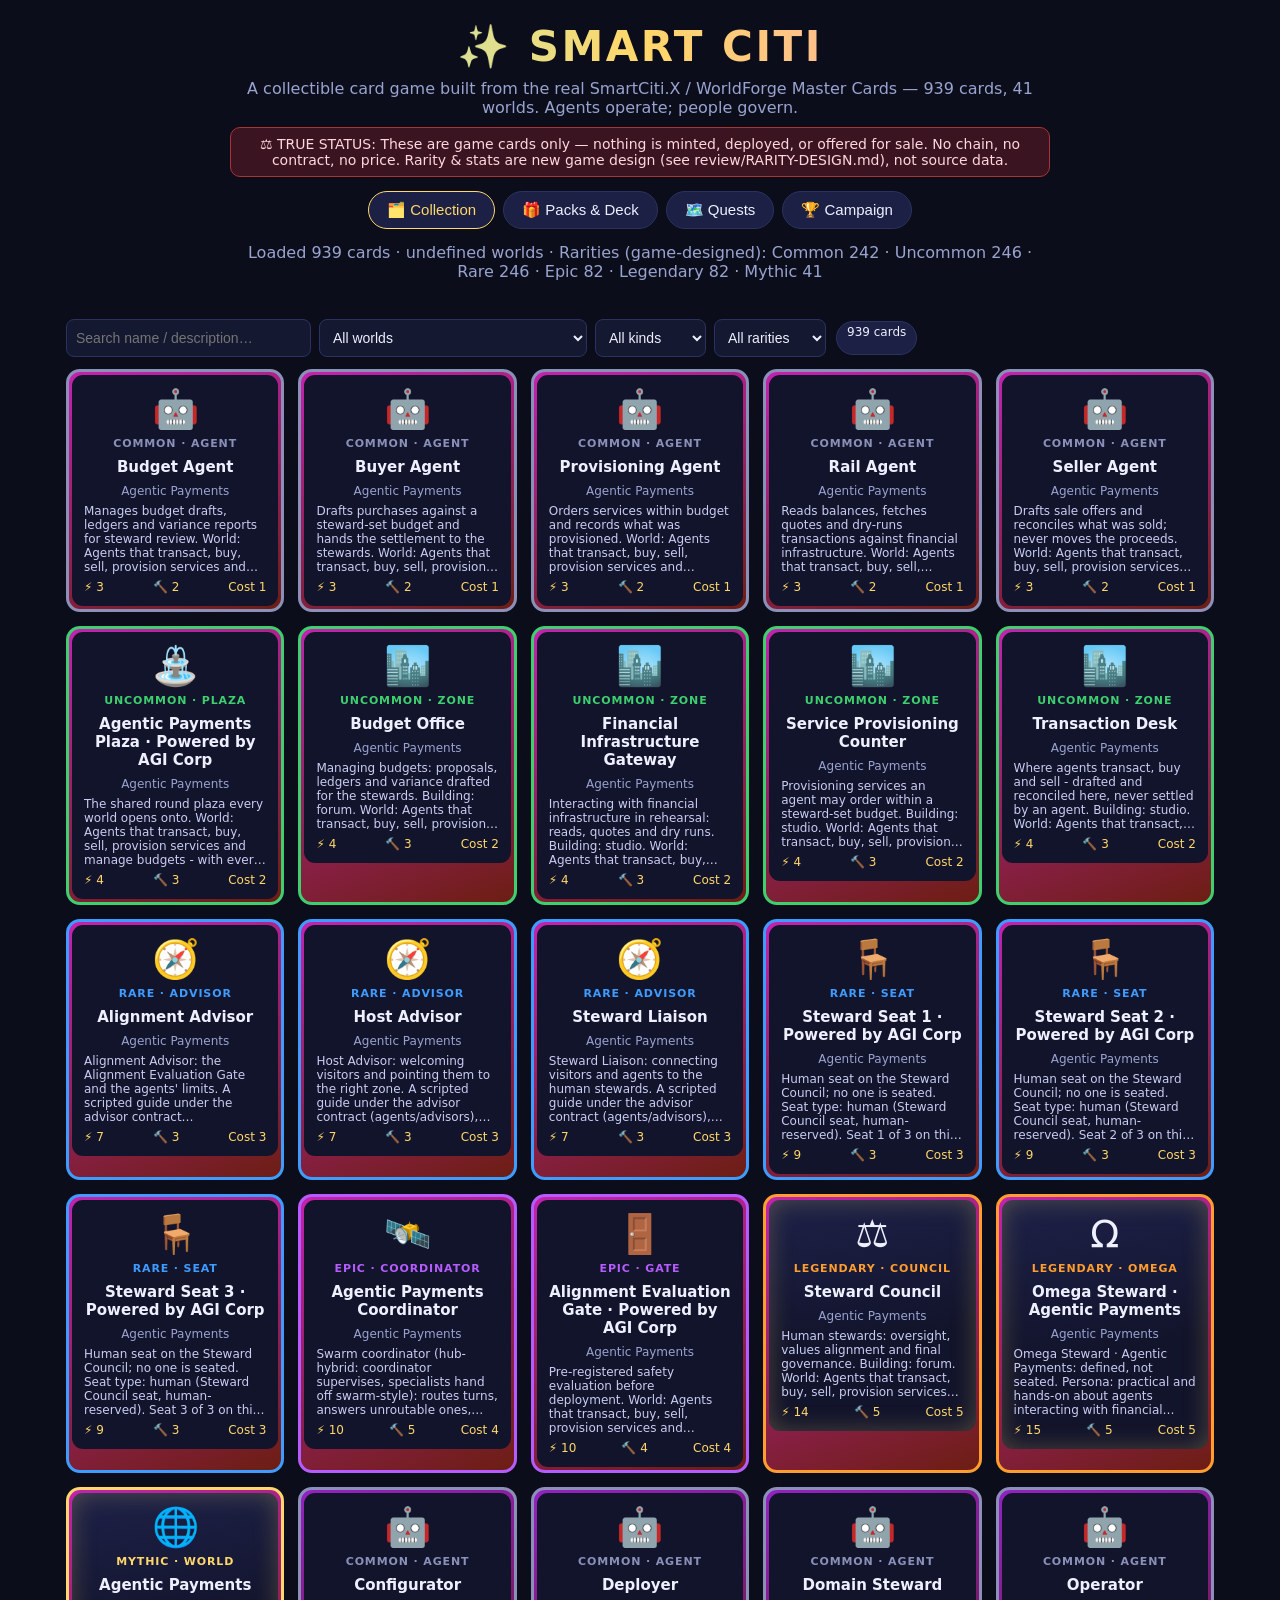
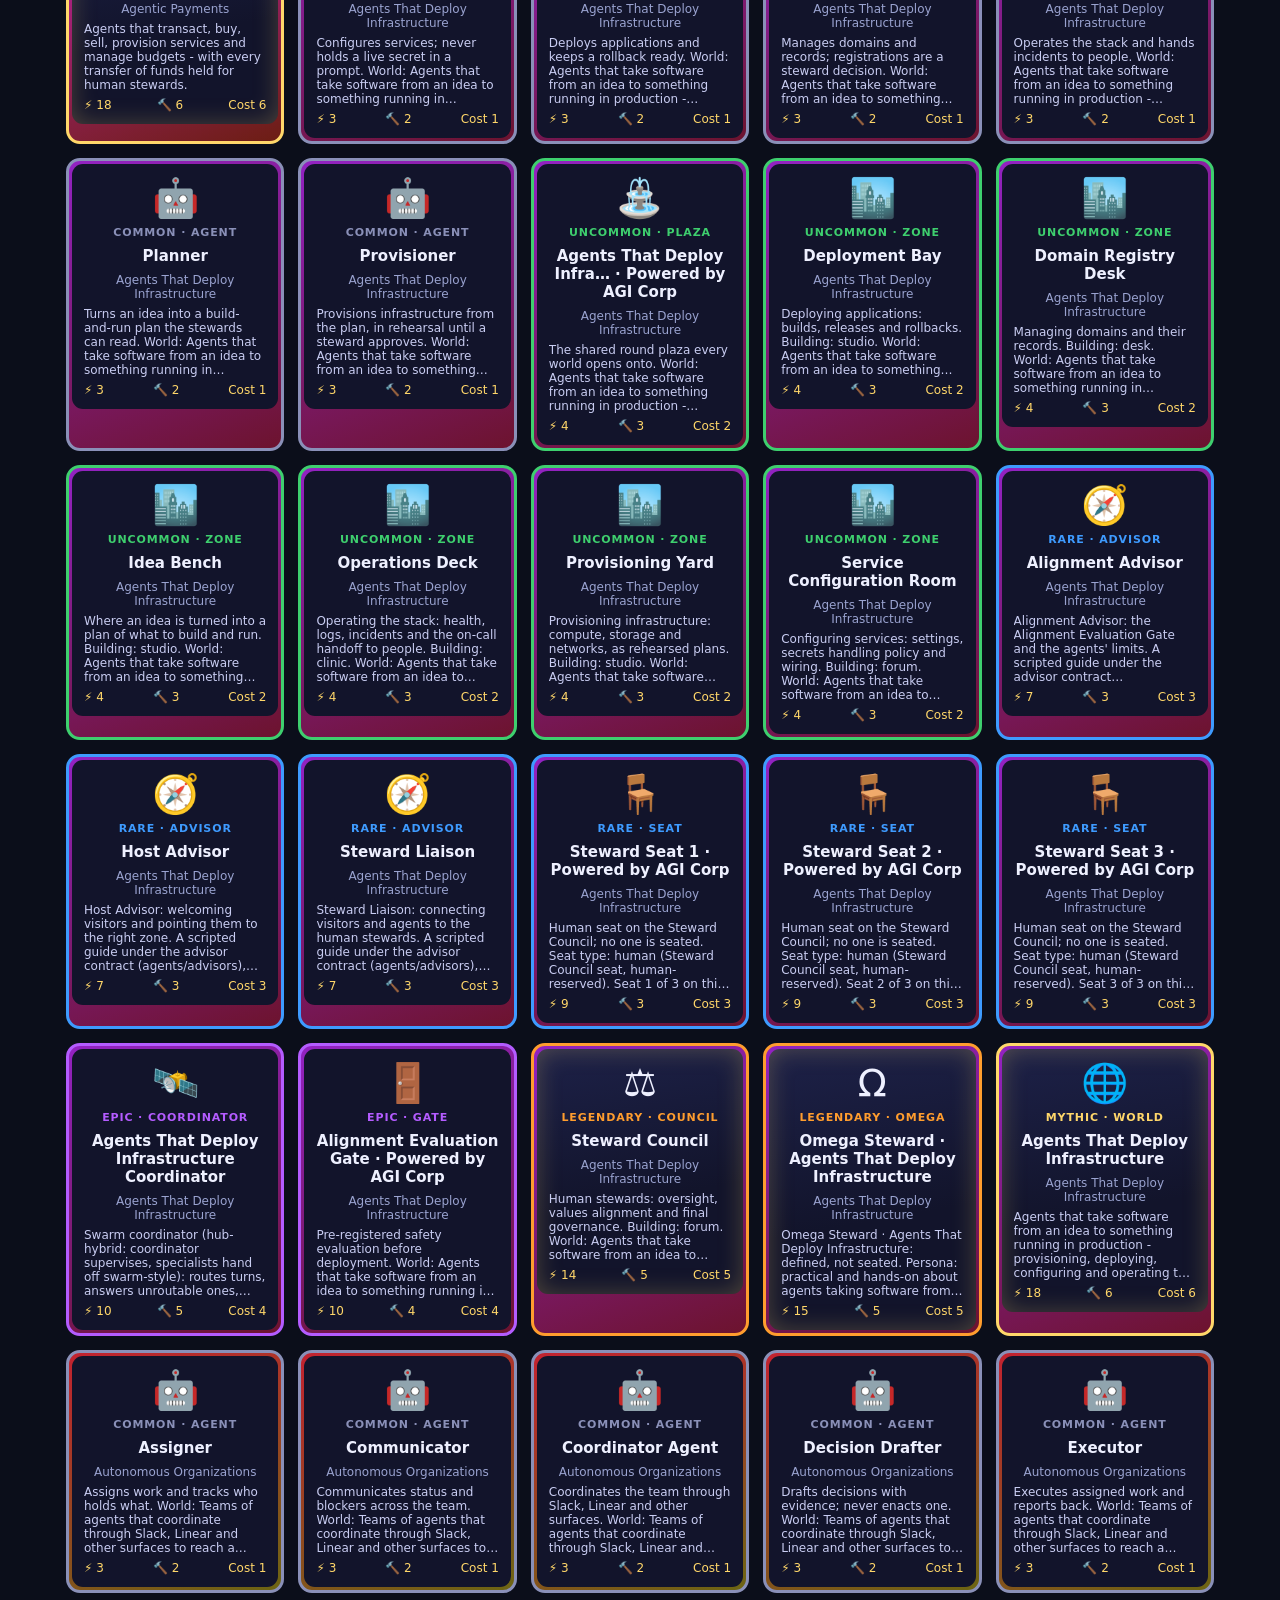
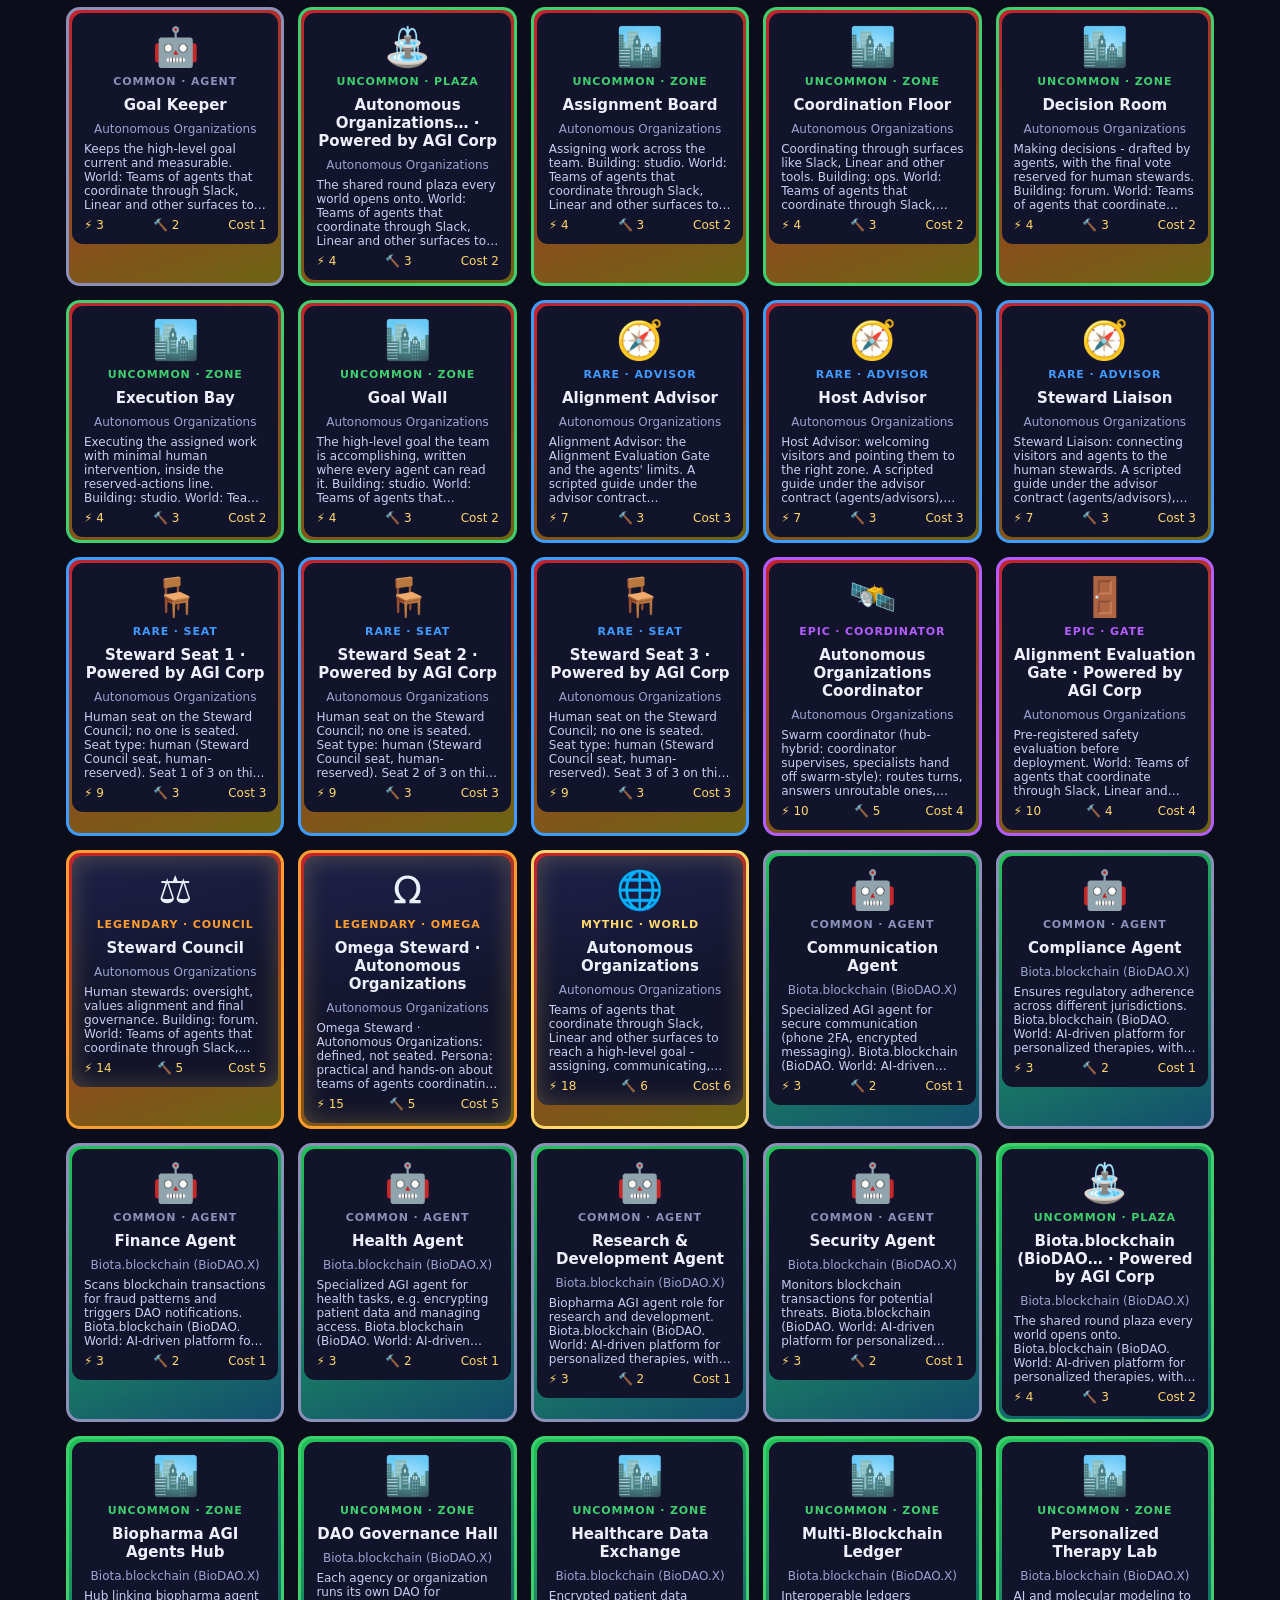
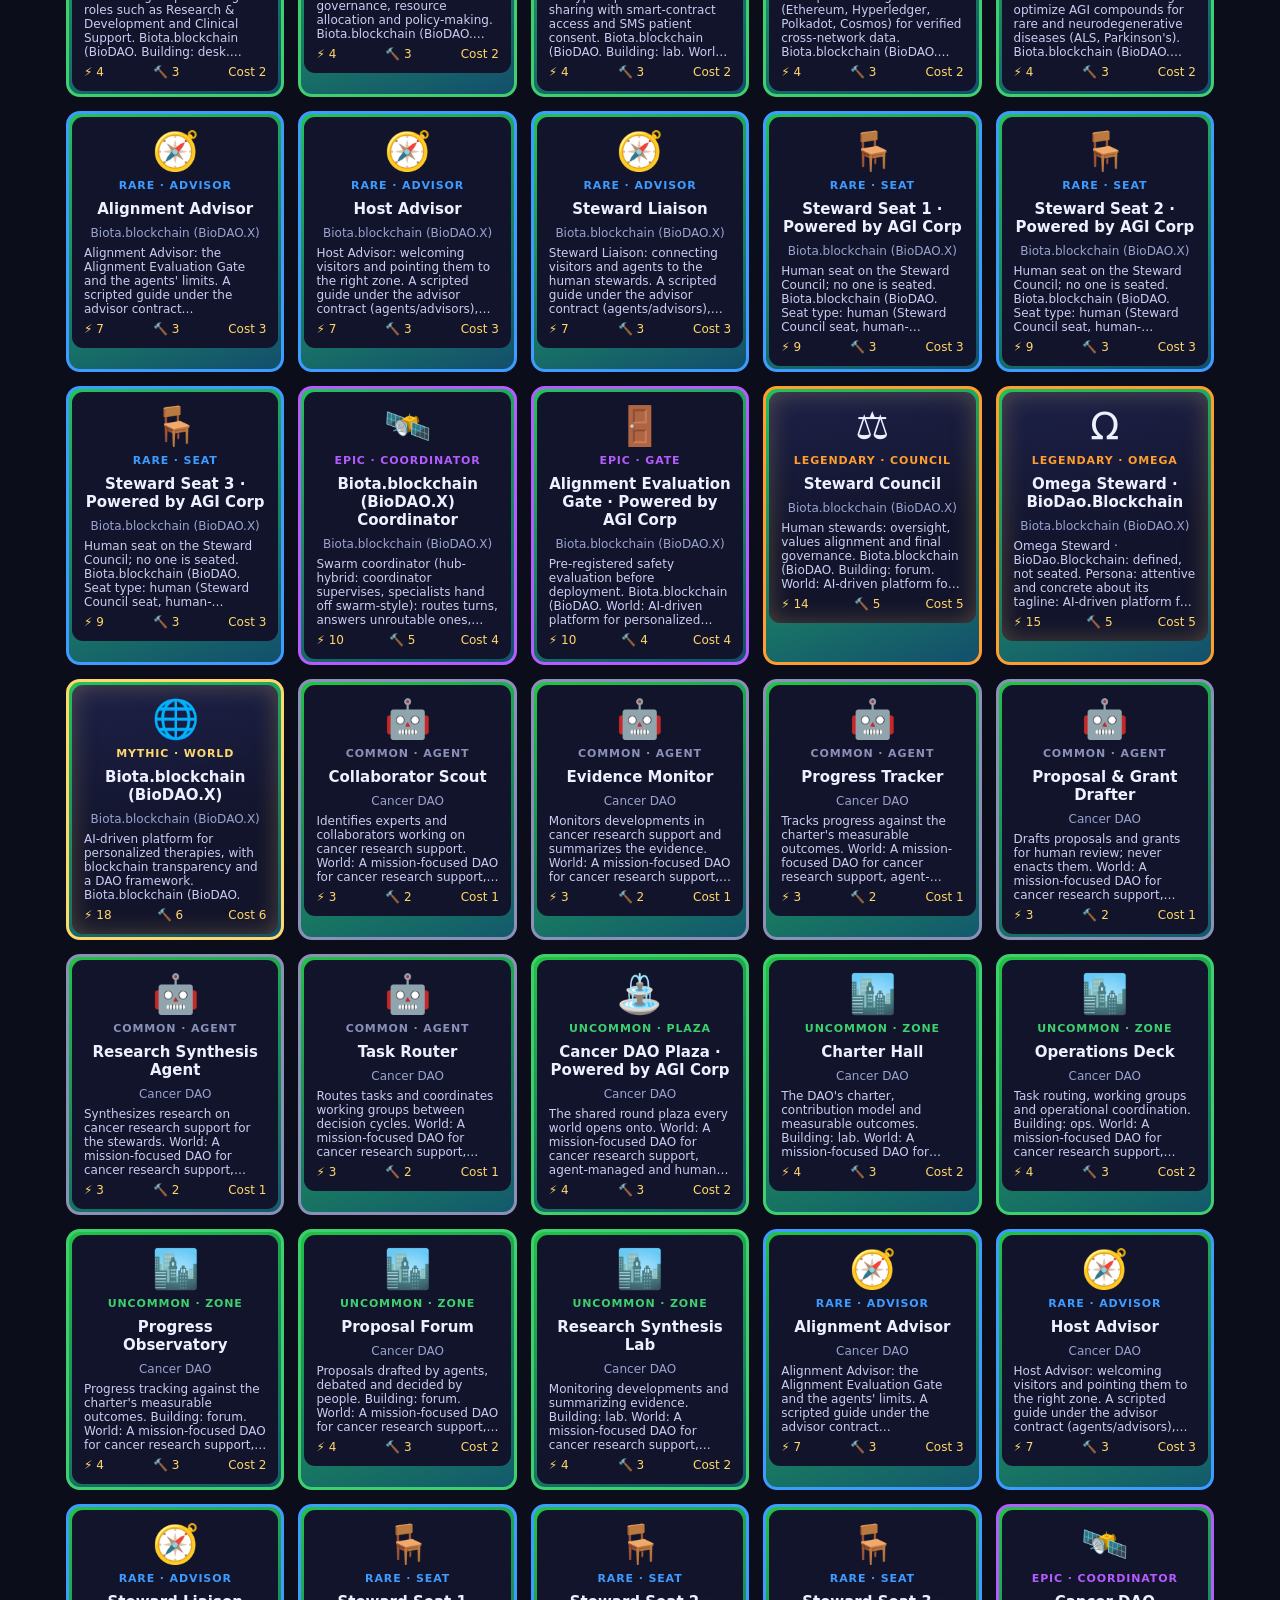
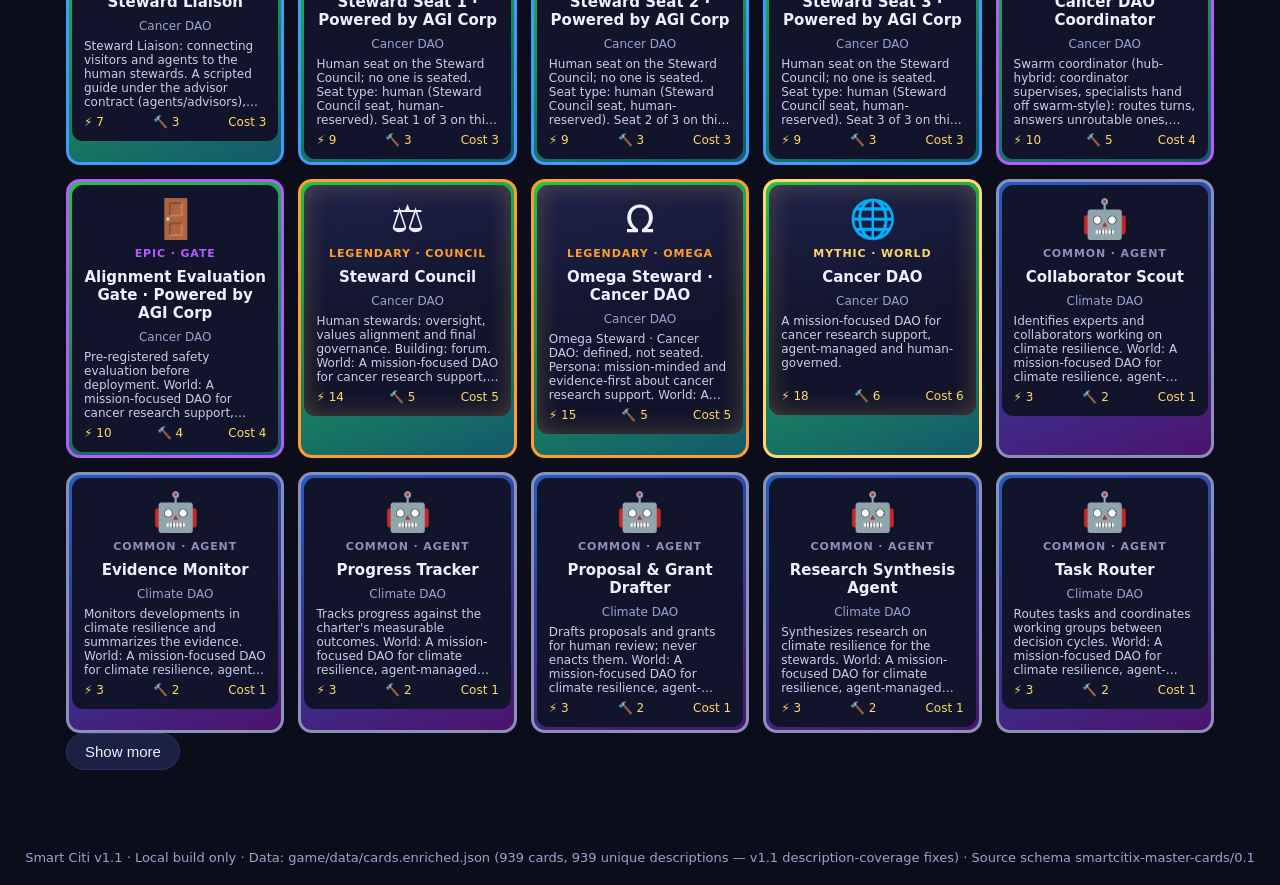
==== game/index.html @ 65a1aa8e "Site upgrade 2026-11: hero + Smart Citi game live at /game/" ====
<!DOCTYPE html>
<html lang="en"><head><meta charset="utf-8"><meta name="viewport" content="width=device-width,initial-scale=1">
<title>Smart Citi — The Master Card Game</title>
<meta name="description" content="The Smart Citi game: 939 Master Cards across 41 worlds. Play the card quest built from the WorldForge worlds. The game is not minted and not for sale.">
<style>
:root{--bg:#0b0e1a;--panel:#141830;--panel2:#1b2044;--ink:#eef0ff;--muted:#9aa3d0;--gold:#ffd76a;--line:#2c3260}
*{box-sizing:border-box}body{margin:0;background:radial-gradient(1000px 600px at 50% -10%,#232a5e,var(--bg));color:var(--ink);font-family:system-ui,Segoe UI,Roboto,sans-serif}
header{padding:22px 18px 8px;text-align:center}h1{margin:0;font-size:42px;letter-spacing:.06em;background:linear-gradient(90deg,#7df9ff,#ffd76a,#ff8ad8);-webkit-background-clip:text;background-clip:text;color:transparent}
.sub{color:var(--muted);max-width:820px;margin:8px auto}
.statusline{background:#3a1420;border:1px solid #a33;color:#ffd7de;border-radius:10px;padding:8px 14px;max-width:820px;margin:10px auto;font-size:14px}
nav{display:flex;gap:8px;justify-content:center;flex-wrap:wrap;margin:14px}
nav button,.btn{background:var(--panel2);color:var(--ink);border:1px solid var(--line);border-radius:999px;padding:9px 18px;cursor:pointer;font-size:15px}
nav button.on,.btn:hover{border-color:var(--gold);color:var(--gold)}
main{max-width:1180px;margin:0 auto;padding:10px 16px 60px}
.controls{display:flex;gap:8px;flex-wrap:wrap;margin:12px 0}
.controls input,.controls select{background:var(--panel);color:var(--ink);border:1px solid var(--line);border-radius:8px;padding:9px;font-size:14px}
.grid{display:grid;grid-template-columns:repeat(auto-fill,minmax(190px,1fr));gap:14px}
.card{border-radius:14px;padding:3px;cursor:pointer;position:relative;background:linear-gradient(160deg,hsl(var(--h),70%,45%),hsl(calc(var(--h) + 60),70%,25%))}
.card .in{background:#12142b;border-radius:11px;padding:12px;min-height:230px;display:flex;flex-direction:column;gap:6px}
.card .ic{font-size:38px;text-align:center}.card h4{margin:2px 0;font-size:15px;text-align:center}
.card .meta{text-align:center;color:var(--muted);font-size:12px}.card .desc{font-size:12px;color:#c9cdf2;display:-webkit-box;-webkit-line-clamp:5;-webkit-box-orient:vertical;overflow:hidden}
.card .stats{margin-top:auto;display:flex;justify-content:space-between;font-size:12px;color:var(--gold)}
.r-Common{--rf:#8a90b8}.r-Uncommon{--rf:#3ecf6e}.r-Rare{--rf:#3e9bff}.r-Epic{--rf:#b45cff}.r-Legendary{--rf:#ff9d2e}.r-Mythic{--rf:#ffd76a}
.card{border:3px solid var(--rf,#888)}
.card[data-r="Legendary"] .in,.card[data-r="Mythic"] .in{background:linear-gradient(170deg,#1d2148,#12142b 60%);box-shadow:inset 0 0 24px rgba(255,215,106,.25)}
.rbadge{align-self:center;font-size:11px;font-weight:700;letter-spacing:.08em;color:var(--rf);text-transform:uppercase}
.panel{background:var(--panel);border:1px solid var(--line);border-radius:14px;padding:18px;margin:14px 0}
.modal{position:fixed;inset:0;background:rgba(3,4,12,.8);display:none;align-items:center;justify-content:center;z-index:9}
.modal.open{display:flex}.modal .box{background:var(--panel2);max-width:560px;width:92%;max-height:88vh;overflow:auto;border-radius:16px;padding:22px}
.kv{font-size:13px;color:var(--muted);word-break:break-word}.big{font-size:15px;line-height:1.5}
.hand{display:flex;gap:10px;flex-wrap:wrap}.hand .card{width:170px}
.log{background:#0a0c1c;border:1px solid var(--line);border-radius:10px;padding:12px;min-height:90px;font-size:14px;white-space:pre-wrap}
.pill{display:inline-block;background:var(--panel2);border:1px solid var(--line);border-radius:999px;padding:3px 10px;margin:2px;font-size:12px}
.win{color:#3ecf6e;font-weight:700}.lose{color:#ff6b81;font-weight:700}
.ladder{display:grid;grid-template-columns:repeat(auto-fill,minmax(200px,1fr));gap:10px}
footer{text-align:center;color:var(--muted);padding:20px;font-size:13px}
</style></head><body>
<header><h1>✨ SMART CITI</h1>
<p class="sub">A collectible card game built from the real SmartCiti.X / WorldForge Master Cards — 939 cards, 41 worlds. Agents operate; people govern.</p>
<div class="statusline">⚖️ TRUE STATUS: These are game cards only — nothing is minted, deployed, or offered for sale. No chain, no contract, no price. Rarity &amp; stats are new game design (see review/RARITY-DESIGN.md), not source data.</div>
<nav>
<button data-v="collection" class="on">🗂️ Collection</button>
<button data-v="packs">🎁 Packs &amp; Deck</button>
<button data-v="quest">🗺️ Quests</button>
<button data-v="campaign">🏆 Campaign</button>
</nav><div id="counts" class="sub"></div></header>
<main>
<section id="v-collection">
<div class="controls"><input id="q" placeholder="Search name / description…" size="26">
<select id="fWorld"><option value="">All worlds</option></select>
<select id="fKind"><option value="">All kinds</option></select>
<select id="fRarity"><option value="">All rarities</option></select>
<span id="shown" class="pill"></span></div>
<div class="grid" id="grid"></div>
<button class="btn" id="more">Show more</button></section>

<section id="v-packs" hidden><div class="panel">
<h2>🎁 Packs &amp; Starter Deck</h2>
<p>First visit grants a free <b>Starter Deck</b> (30 cards). Open packs (5 cards) any time — this is a local game, packs are free and unlimited. Your collection lives only in this browser (localStorage).</p>
<p>Owned: <b id="ownedCount">0</b> unique cards · Deck: <b id="deckCount">0</b>/20</p>
<button class="btn" id="openPack">Open a pack (5 cards)</button>
<button class="btn" id="autoDeck">Auto-build deck</button>
<button class="btn" id="clearDeck">Clear deck</button>
<div class="hand" id="packOut" style="margin-top:14px"></div>
<h3>Deck rules</h3><p class="kv">Exactly 20 cards · max 1 Mythic · max 3 Legendary · max 4 of any one kind · must include at least 1 Council and 2 Seat cards (you cannot enact a mission without a quorum). Click a card in the Collection to add/remove it from your deck.</p>
<div id="deckMsg" class="pill"></div><div class="hand" id="deckView"></div></div></section>

<section id="v-quest" hidden><div class="panel">
<h2>🗺️ District Quest — Build the Citi</h2>
<p>Pick a world. You are dealt that world's real cards. <b>Operate:</b> play 1 Zone + any 2 Agents/Advisors. <b>Govern:</b> then enact the mission by playing its Council card + at least <b>2 of its 3 Seat cards</b> (Steward Council 2-of-3 quorum — human-reserved actions can never be played by agents alone). Finish before turns run out. Score = total Power of cards played.</p>
<select id="qWorld"></select> <button class="btn" id="startQuest">Start quest</button>
<span class="pill" id="qInfo">No quest running</span>
<h3>Your hand — click to play</h3><div class="hand" id="qHand"></div>
<h3>Played</h3><div class="hand" id="qPlayed"></div>
<div class="log" id="qLog">The Holodeck is your home district. Choose a world to begin.</div>
</div></section>

<section id="v-campaign" hidden><div class="panel">
<h2>🏆 Campaign — SmartCiti.X Strands × Tiers</h2>
<p class="kv">Campaign scaffold from SmartCiti.X's learner structure (strands × tiers: Fundamentals → Applied → Mastery), with the Holodeck as home district. Win quests to climb: each tier you clear raises your rank; higher tiers give you fewer turns. Quest wins are saved locally.</p>
<div class="ladder" id="ladder"></div><p id="rankLine"></p></div></section>
</main>
<div class="modal" id="modal"><div class="box" id="modalBox"></div></div>
<footer>Smart Citi v1.1 · Local build only · Data: game/data/cards.enriched.json (939 cards, 939 unique descriptions — v1.1 description-coverage fixes) · Source schema smartcitix-master-cards/0.1</footer>
<script>
const $=s=>document.querySelector(s); let CARDS=[],byId={},shown=120;
const owned=new Set(JSON.parse(localStorage.getItem('sc-owned')||'[]'));
let deck=JSON.parse(localStorage.getItem('sc-deck')||'[]');
let wins=JSON.parse(localStorage.getItem('sc-wins')||'[]');
const save=()=>{localStorage.setItem('sc-owned',JSON.stringify([...owned]));localStorage.setItem('sc-deck',JSON.stringify(deck));localStorage.setItem('sc-wins',JSON.stringify(wins));};
const hue=s=>{let h=0;for(const c of s)h=(h*31+c.charCodeAt(0))%360;return h};
const esc=s=>String(s??'').replace(/[&<>"]/g,c=>({'&':'&amp;','<':'&lt;','>':'&gt;','"':'&quot;'}[c]));
function cardEl(c,onclick){const d=document.createElement('div');d.className='card r-'+c.rarity;d.dataset.r=c.rarity;d.style.setProperty('--h',hue(c.world));
d.innerHTML=`<div class="in"><div class="ic">${c.icon}</div><span class="rbadge">${c.rarity} · ${c.kind}</span><h4>${esc(c.name)}</h4><div class="meta">${esc(c.worldName)}</div><div class="desc">${esc(c.description)}</div><div class="stats"><span>⚡ ${c.stats.power}</span><span>🔨 ${c.stats.build}</span><span>Cost ${c.stats.cost}</span></div></div>`;
d.onclick=()=>onclick?onclick(c):detail(c);return d}
function detail(c){$('#modalBox').innerHTML=`<h3>${c.icon} ${esc(c.name)}</h3><p class="pill">${c.rarity} (game-designed) · ${c.kind} · ${esc(c.worldName)}</p>
<p class="big">${esc(c.description)}</p><p class="kv"><b>Source cardId:</b> ${esc(c.cardId)}<br><b>Parent:</b> ${esc(c.parentCardId)}<br><b>Owner:</b> ${esc(c.owner)} · ${esc(c.umbrella)}<br>
<b>Stats (game-designed):</b> Power ${c.stats.power} · Build ${c.stats.build} · Cost ${c.stats.cost}<br>
<b>Permissions:</b> ${Object.entries(c.permissions).map(([k,v])=>k+': '+(v||[]).join(', ')).join(' · ')}<br>
<b>Reserved for humans (Steward Council 2-of-3):</b> ${(c.reservedForHumans||[]).join(', ')}<br>
<b>Description built from source fields:</b> ${(c.descriptionSourceFields||[]).join(', ')}</p>
<button class="btn" onclick="toggleDeck('${c.cardId.replace(/'/g,"")}')">${deck.includes(c.cardId)?'Remove from deck':'Add to deck'}</button>
<button class="btn" onclick="document.querySelector('#modal').classList.remove('open')">Close</button>`;$('#modal').classList.add('open')}
window.toggleDeck=id=>{deck=deck.includes(id)?deck.filter(x=>x!==id):(validateAdd(id),deck);save();renderDeck();detail(byId[id])};
function validateAdd(id){const c=byId[id];const cnt=k=>deck.filter(x=>byId[x].kind===k).length;
if(deck.length>=20)return alert('Deck is full (20).');if(c.rarity==='Mythic'&&deck.some(x=>byId[x].rarity==='Mythic'))return alert('Max 1 Mythic per deck.');
if(c.rarity==='Legendary'&&deck.filter(x=>byId[x].rarity==='Legendary').length>=3)return alert('Max 3 Legendary per deck.');
if(cnt(c.kind)>=4)return alert('Max 4 of any one kind.');deck.push(id)}
function filtered(){const q=$('#q').value.toLowerCase(),w=$('#fWorld').value,k=$('#fKind').value,r=$('#fRarity').value;
return CARDS.filter(c=>(!w||c.world===w)&&(!k||c.kind===k)&&(!r||c.rarity===r)&&(!q||(c.name+' '+c.description+' '+c.cardId).toLowerCase().includes(q)))}
function renderGrid(){const f=filtered();$('#shown').textContent=f.length+' cards';const g=$('#grid');g.innerHTML='';
f.slice(0,shown).forEach(c=>g.appendChild(cardEl(c)));$('#more').style.display=f.length>shown?'':'none'}
function renderDeck(){$('#ownedCount').textContent=owned.size;$('#deckCount').textContent=deck.length;
const dv=$('#deckView');dv.innerHTML='';deck.forEach(id=>byId[id]&&dv.appendChild(cardEl(byId[id],c=>{deck=deck.filter(x=>x!==c.cardId);save();renderDeck()})));
const kinds=new Set(deck.map(id=>byId[id]?.kind));const ok=deck.length===20&&kinds.has('council')&&deck.filter(id=>byId[id]?.kind==='seat').length>=2;
$('#deckMsg').textContent=ok?'✅ Legal deck — ready for quests.':'Deck not legal yet: needs exactly 20 cards incl. ≥1 Council and ≥2 Seats.'}
let Q=null;
function startQuest(){const w=$('#qWorld').value,tier=Math.min(2,Math.floor(wins.length/3));
const pool=CARDS.filter(c=>c.world===w);Q={world:w,turns:10-tier*2,played:[],done:false};
Q.hand=[...pool.filter(c=>['zone'].includes(c.kind)).slice(0,2),...pool.filter(c=>['agent','advisor'].includes(c.kind)).slice(0,4),
...pool.filter(c=>c.kind==='council'),...pool.filter(c=>c.kind==='seat'),...pool.filter(c=>['plaza','coordinator','gate','omega'].includes(c.kind)).slice(0,3)];
Q.hand.forEach(c=>owned.add(c.cardId));save();renderQuest();
log(`Quest started in ${pool[0].worldName} (Tier ${['Fundamentals','Applied','Mastery'][tier]}). Turns: ${Q.turns}. Operate first: 1 Zone + 2 Agents/Advisors. Then Govern: Council + 2 Seats.`)}
function log(m){$('#qLog').textContent=m}
function renderQuest(){const h=$('#qHand');h.innerHTML='';(Q?.hand||[]).forEach(c=>h.appendChild(cardEl(c,playCard)));
const p=$('#qPlayed');p.innerHTML='';(Q?.played||[]).forEach(c=>p.appendChild(cardEl(c,()=>{})));
$('#qInfo').textContent=Q?`${Q.world} · Turns left: ${Q.turns} · Score: ${Q.played.reduce((a,c)=>a+c.stats.power,0)}`:'No quest running'}
function playCard(c){if(!Q||Q.done)return;if(Q.turns<=0)return endQuest(false);
Q.hand=Q.hand.filter(x=>x.cardId!==c.cardId);Q.played.push(c);Q.turns--;
const kinds=Q.played.map(x=>x.kind);const operated=kinds.includes('zone')&&kinds.filter(k=>['agent','advisor'].includes(k)).length>=2;
const seats=kinds.filter(k=>k==='seat').length;const governed=operated&&kinds.includes('council')&&seats>=2;
if(governed)return endQuest(true,`🏛️ QUORUM REACHED — Council + ${seats} Seats played. Mission enacted by the Steward Council (2-of-3). Agents operated; people governed.`);
if(Q.turns<=0)return endQuest(false);renderQuest();
log(`Played ${c.name} (${c.kind}). ${operated?'✅ Operated (Zone + 2 Agents/Advisors). Now Govern: play Council + 2 Seats.':'Operate: play 1 Zone + 2 Agents/Advisors.'} Turns left: ${Q.turns}`)}
function endQuest(won,msg){Q.done=true;const score=Q.played.reduce((a,c)=>a+c.stats.power,0);
if(won&&!wins.includes(Q.world)){wins.push(Q.world);save()}
renderQuest();log((won?'🎉 QUEST COMPLETE':'💀 QUEST FAILED — turns ran out before a quorum could enact the mission.')+` World: ${Q.world} · Final score: ${score}. `+(msg||''))}
function renderCampaign(){const tiers=['Fundamentals','Applied','Mastery'];$('#ladder').innerHTML=tiers.map((t,i)=>
`<div class="panel"><h4>Tier ${i+1} — ${t}</h4><p class="kv">${i===0?'Home district: the Holodeck. Win any 3 world quests to advance.':i===1?'Win 3 more world quests (8 turns each).':'Win 3 more world quests (6 turns each).'}</p></div>`).join('');
$('#rankLine').textContent=`Worlds completed: ${wins.length} — ${wins.join(', ')||'none yet'} · Rank: ${wins.length>=9?'Mastery Steward':wins.length>=6?'Applied Builder':wins.length>=3?'Fundamentals Builder':'Holodeck Recruit'}`}
async function init(){const res=await fetch('data/cards.enriched.json');const data=await res.json();CARDS=data.cards;CARDS.forEach(c=>byId[c.cardId]=c);
$('#counts').textContent=`Loaded ${CARDS.length} cards · ${new Set(CARDS.map(c=>c.world)).length} worlds · Rarities (game-designed): ${Object.entries(CARDS.reduce((a,c)=>(a[c.rarity]=(a[c.rarity]||0)+1,a),{})).map(([k,v])=>k+' '+v).join(' · ')}`;
[...new Set(CARDS.map(c=>c.world))].sort().forEach(w=>{$('#fWorld').innerHTML+=`<option value="${w}">${CARDS.find(c=>c.world===w).worldName}</option>`;$('#qWorld').innerHTML+=`<option value="${w}">${CARDS.find(c=>c.world===w).worldName}</option>`});
[...new Set(CARDS.map(c=>c.kind))].sort().forEach(k=>$('#fKind').innerHTML+=`<option>${k}</option>`);
[...new Set(CARDS.map(c=>c.rarity))].forEach(r=>$('#fRarity').innerHTML+=`<option>${r}</option>`);
if(!owned.size){const starter=[...CARDS.filter(c=>c.rarity==='Common').slice(0,12),...CARDS.filter(c=>c.rarity==='Uncommon').slice(0,8),...CARDS.filter(c=>c.rarity==='Rare').slice(0,6),...CARDS.filter(c=>['council','seat'].includes(c.kind)).slice(0,4)];
starter.forEach(c=>owned.add(c.cardId));save()}
renderGrid();renderDeck();renderCampaign()}
document.querySelectorAll('nav button').forEach(b=>b.onclick=()=>{document.querySelectorAll('nav button').forEach(x=>x.classList.remove('on'));b.classList.add('on');
document.querySelectorAll('main section').forEach(s=>s.hidden=true);$('#v-'+b.dataset.v).hidden=false;if(b.dataset.v==='campaign')renderCampaign();if(b.dataset.v==='packs')renderDeck()});
['q','fWorld','fKind','fRarity'].forEach(id=>$('#'+id).addEventListener('input',()=>{shown=120;renderGrid()}));
$('#more').onclick=()=>{shown+=240;renderGrid()};
$('#openPack').onclick=()=>{const out=$('#packOut');out.innerHTML='';for(let i=0;i<5;i++){const c=CARDS[Math.floor(Math.random()*CARDS.length)];owned.add(c.cardId);out.appendChild(cardEl(c))}save();renderDeck()};
$('#autoDeck').onclick=()=>{deck=[];const pick=(pred,n)=>{for(const c of CARDS){if(deck.length>=20||n<=0)break;if(pred(c)&&!deck.includes(c.cardId)){deck.push(c.cardId);n--}}};
pick(c=>c.kind==='council',1);pick(c=>c.kind==='seat',2);pick(c=>c.rarity==='Mythic',1);pick(c=>c.rarity==='Legendary',2);pick(()=>true,20);save();renderDeck()};
$('#clearDeck').onclick=()=>{deck=[];save();renderDeck()};
$('#startQuest').onclick=startQuest;$('#modal').onclick=e=>{if(e.target.id==='modal')e.target.classList.remove('open')};
init().catch(e=>{$('#counts').textContent='Failed to load cards.enriched.json: '+e.message});
</script></body></html>
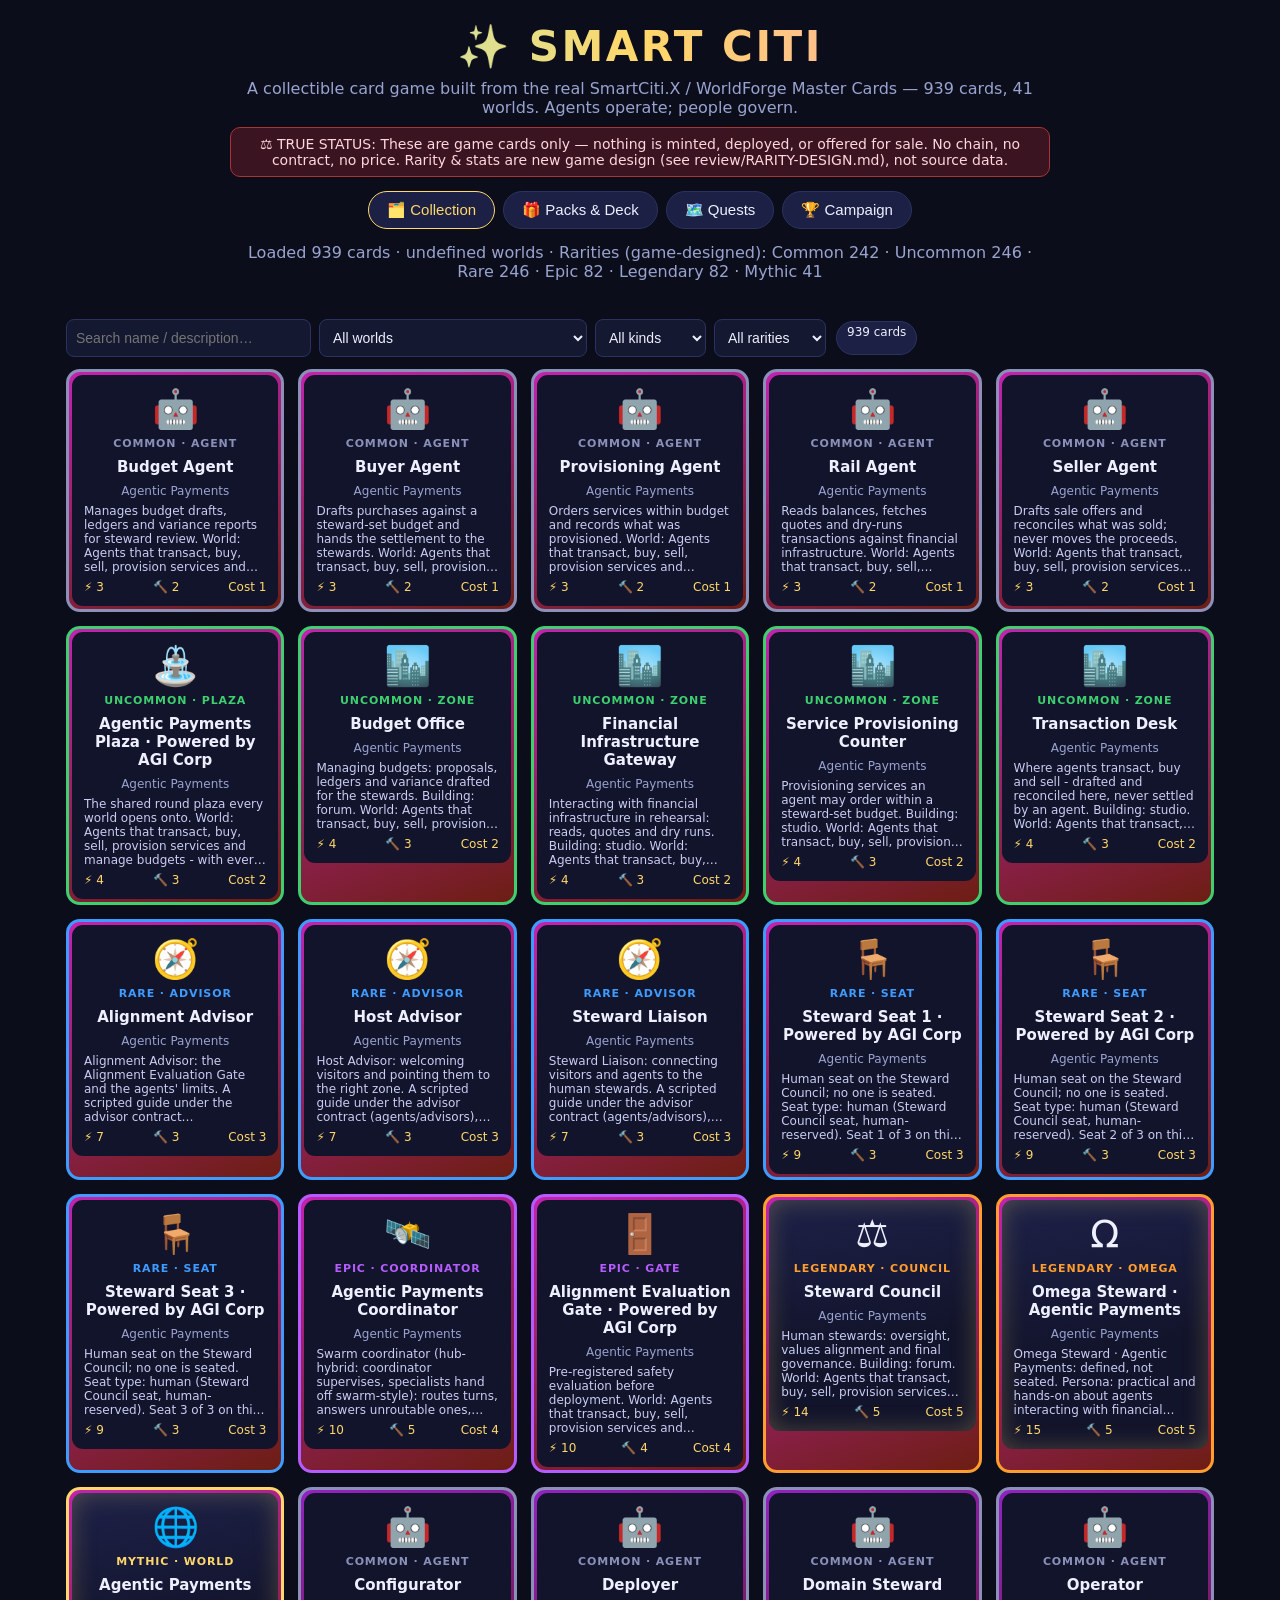
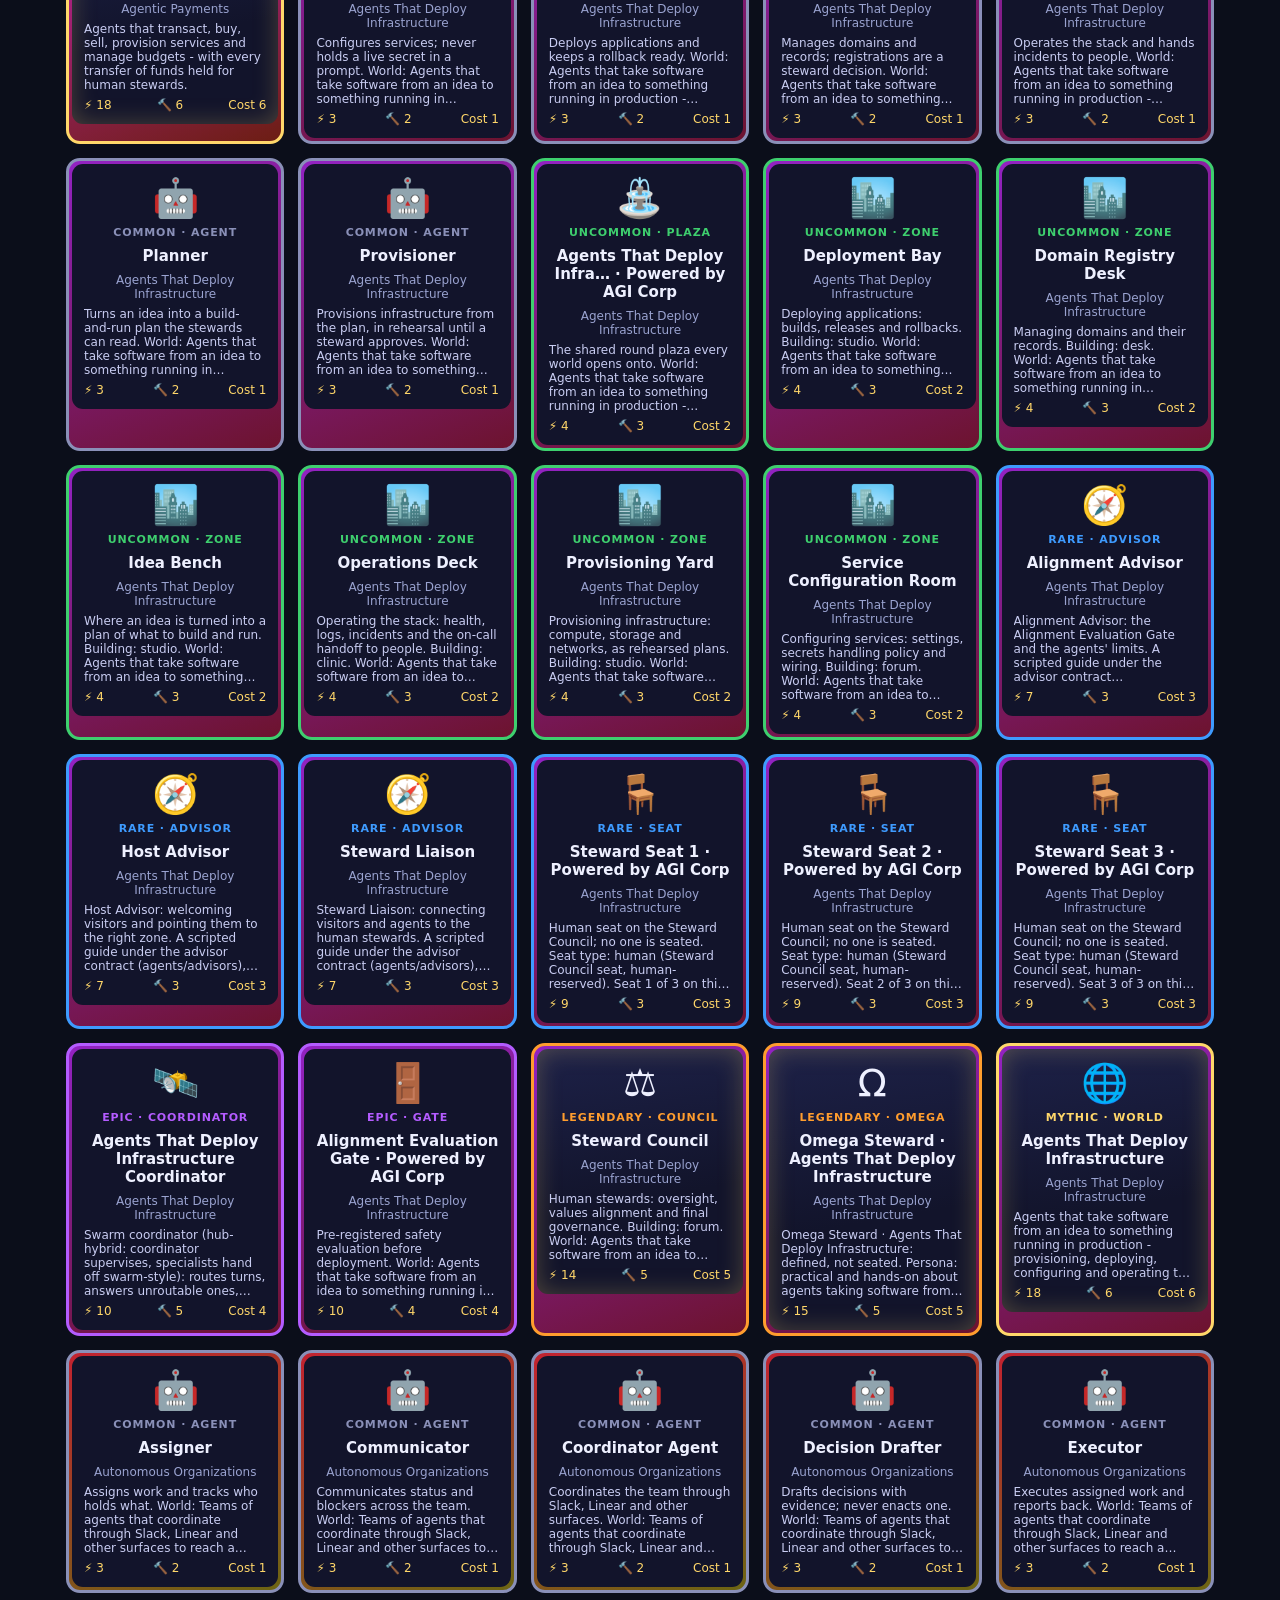
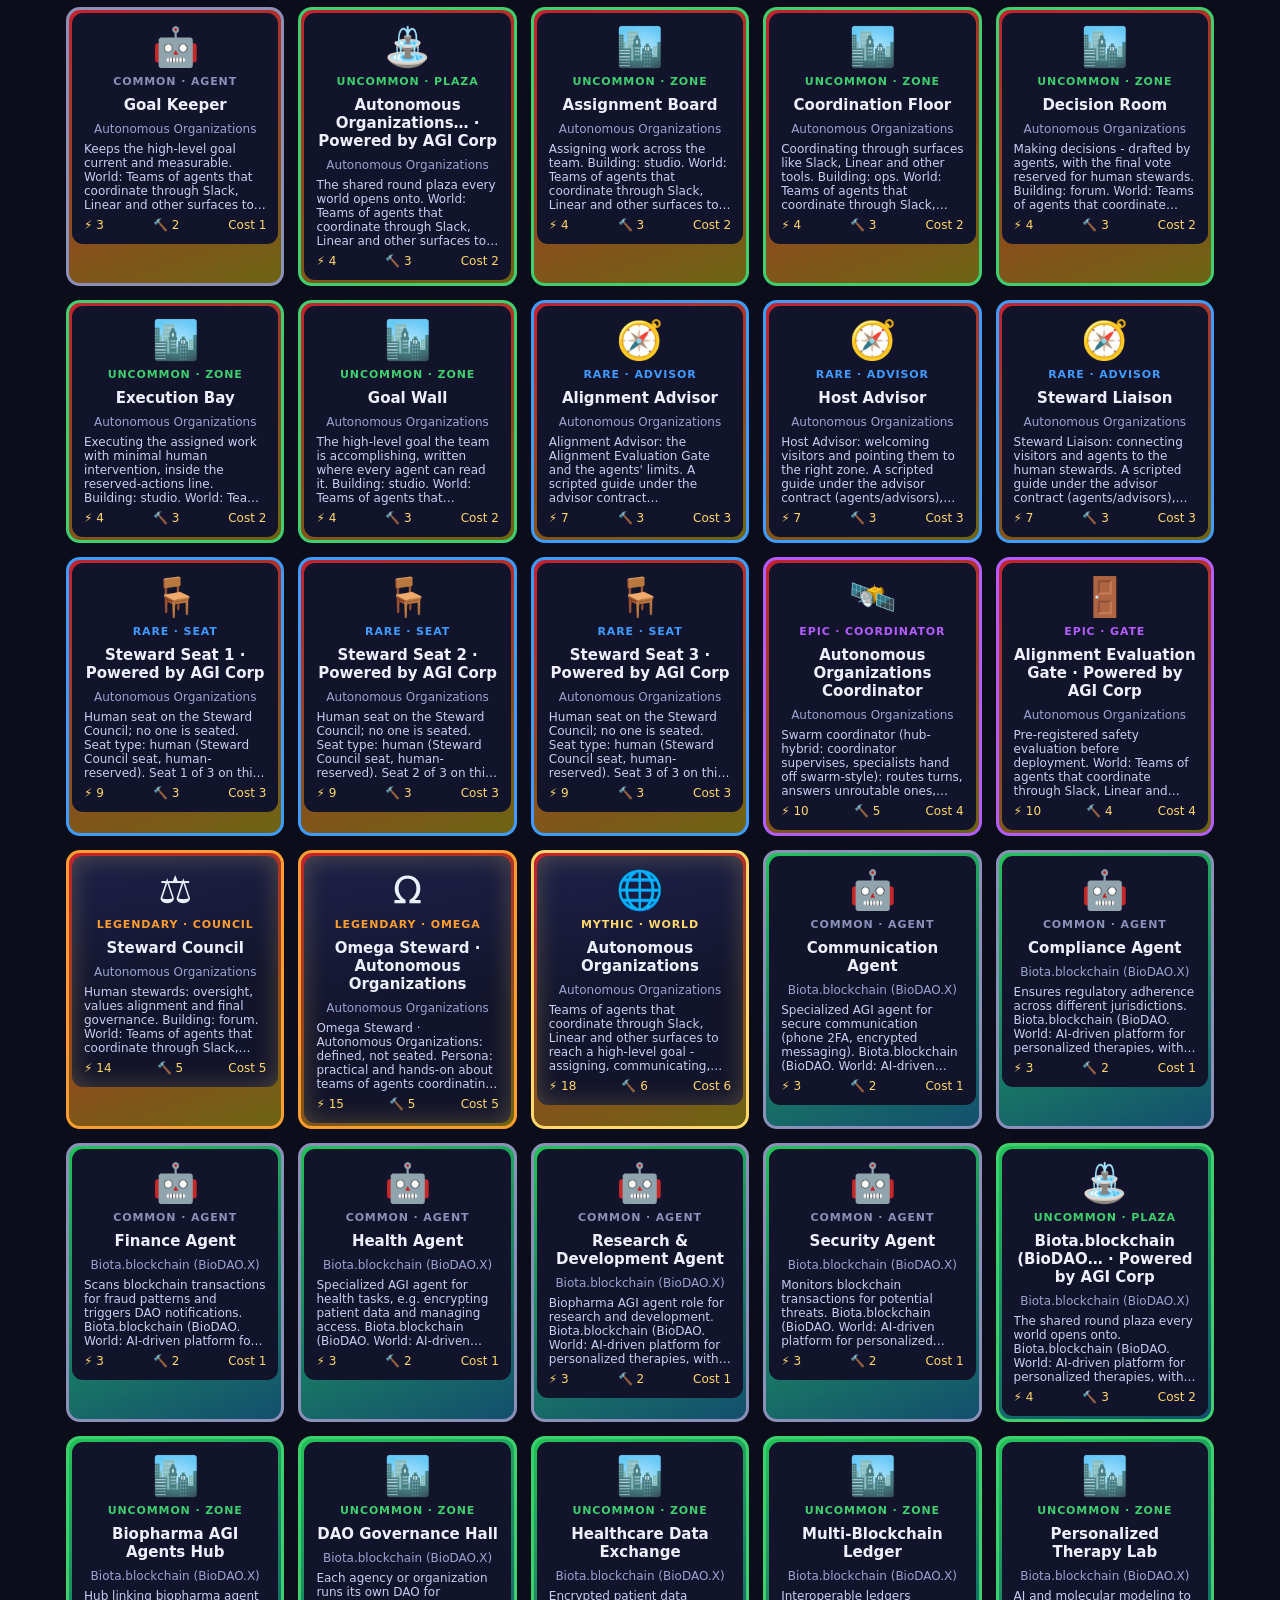
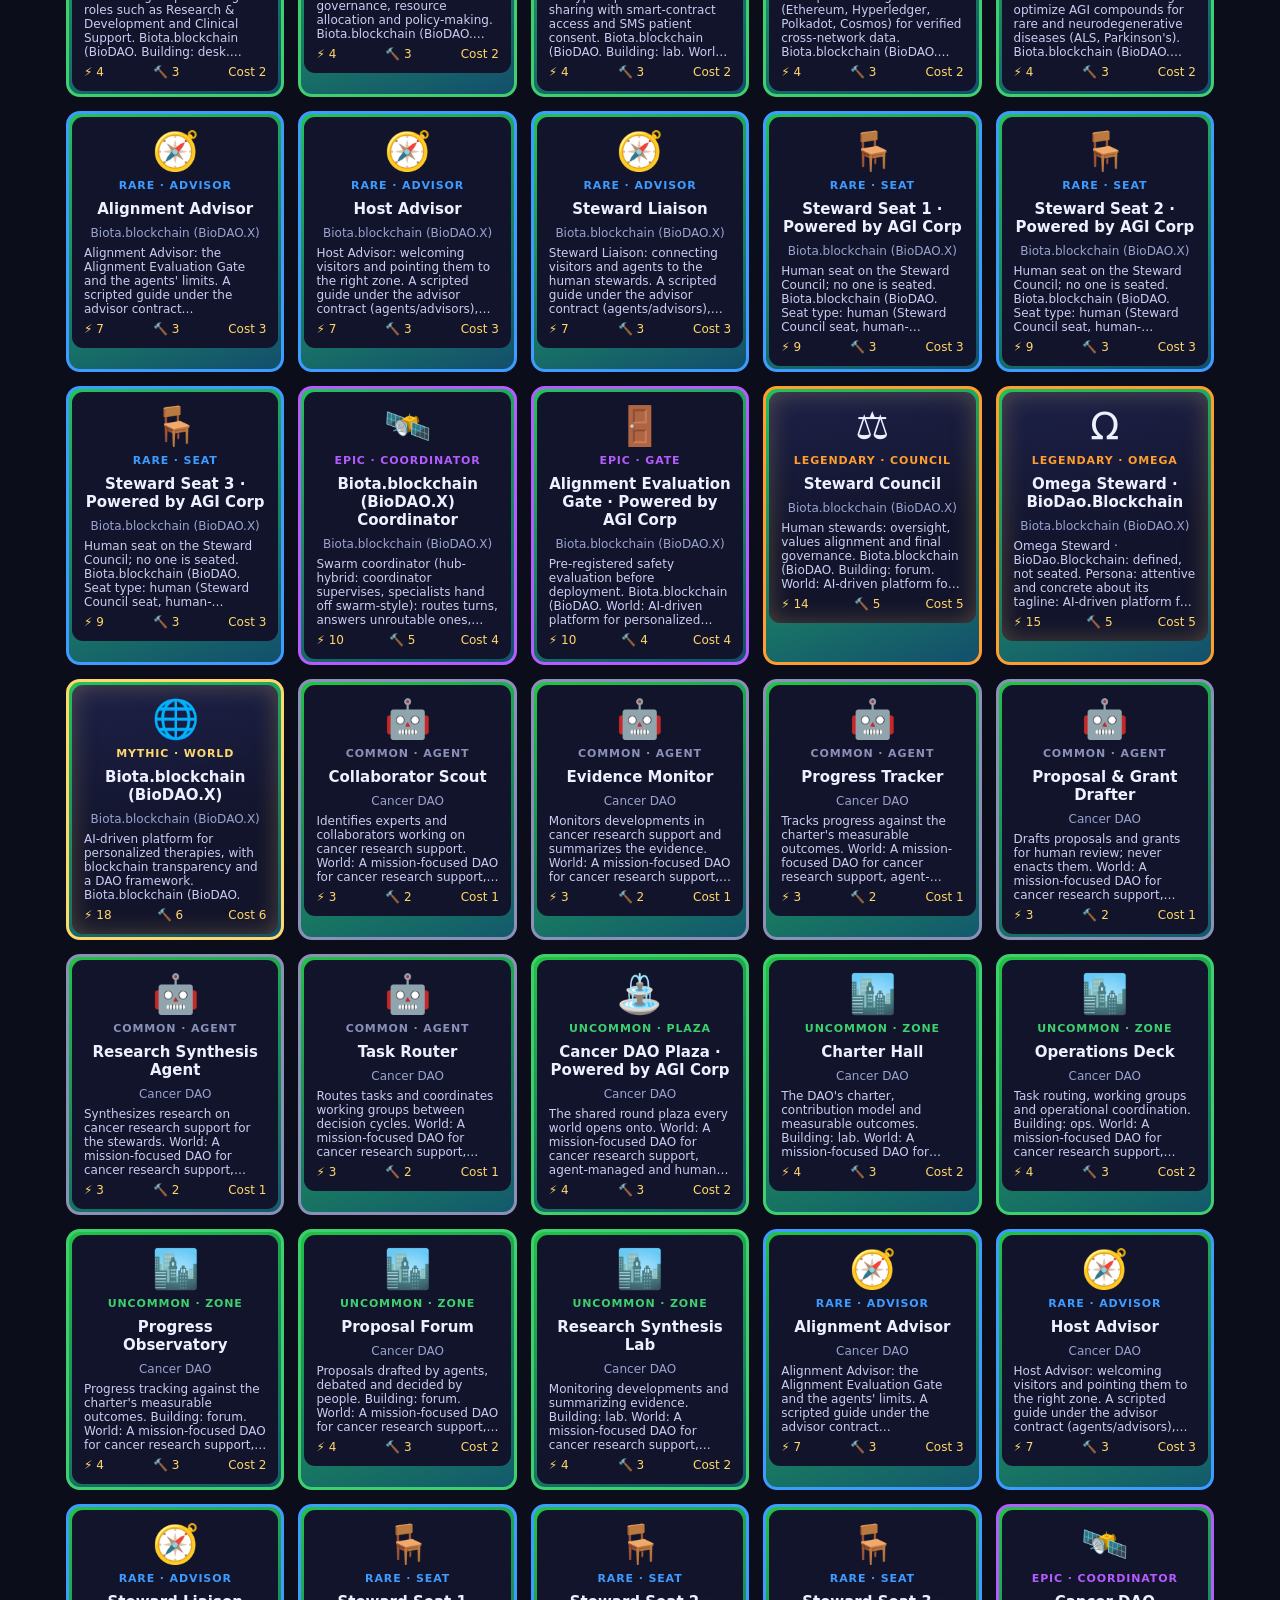
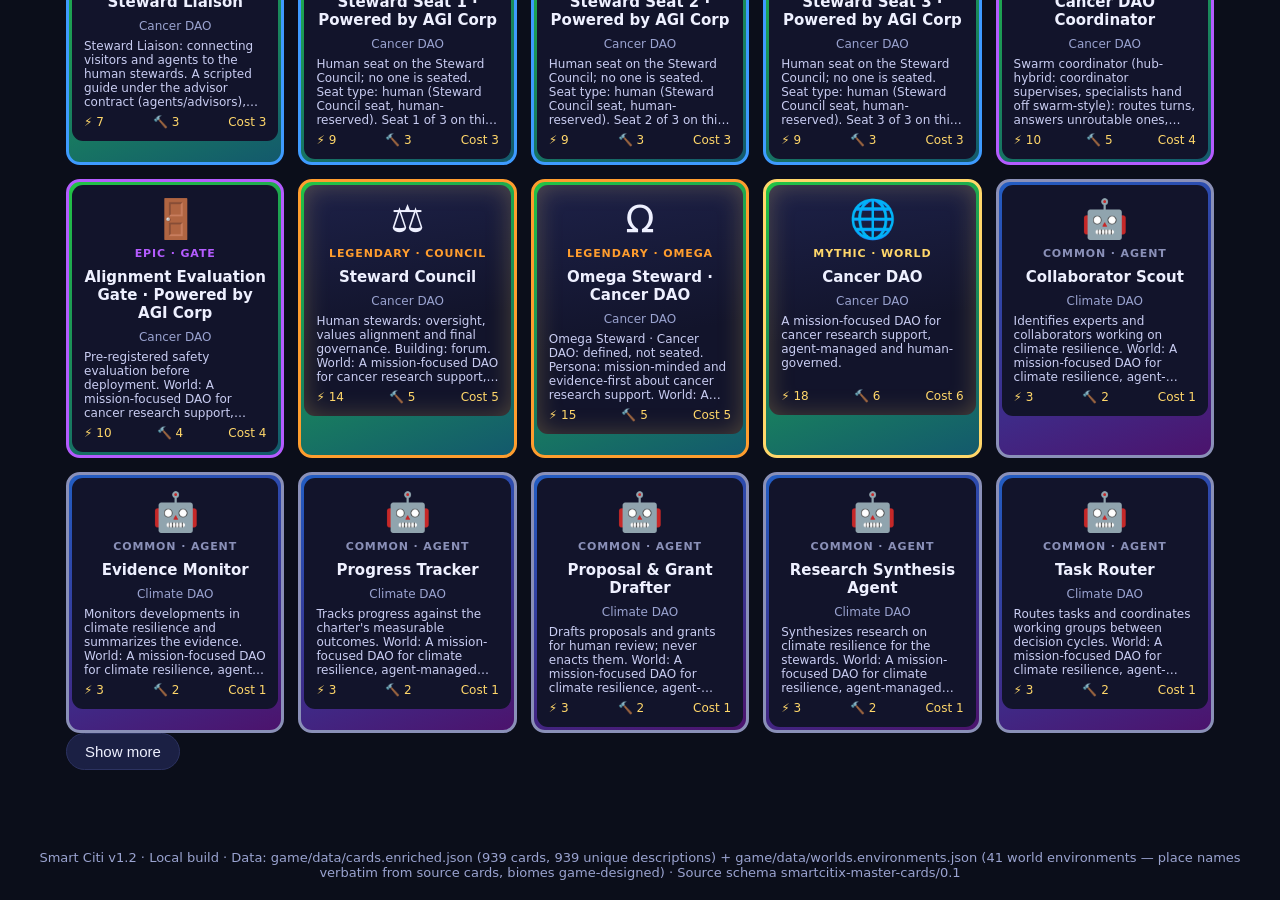
==== commit fd3d8891: "Smart Citi v1.2 — world environments: entry scenes, quest theming, phase tracker, Robotics Lab hones" ====
--- a/game/index.html
+++ b/game/index.html
@@ -1,7 +1,7 @@
 <!DOCTYPE html>
 <html lang="en"><head><meta charset="utf-8"><meta name="viewport" content="width=device-width,initial-scale=1">
+<meta name="description" content="The Smart Citi game: 939 Master Cards across 41 worlds. Play the card quest built from the WorldForge worlds. The game is not minted and not for sale.">
 <title>Smart Citi — The Master Card Game</title>
-<meta name="description" content="The Smart Citi game: 939 Master Cards across 41 worlds. Play the card quest built from the WorldForge worlds. The game is not minted and not for sale.">
 <style>
 :root{--bg:#0b0e1a;--panel:#141830;--panel2:#1b2044;--ink:#eef0ff;--muted:#9aa3d0;--gold:#ffd76a;--line:#2c3260}
 *{box-sizing:border-box}body{margin:0;background:radial-gradient(1000px 600px at 50% -10%,#232a5e,var(--bg));color:var(--ink);font-family:system-ui,Segoe UI,Roboto,sans-serif}
@@ -33,6 +33,19 @@
 .pill{display:inline-block;background:var(--panel2);border:1px solid var(--line);border-radius:999px;padding:3px 10px;margin:2px;font-size:12px}
 .win{color:#3ecf6e;font-weight:700}.lose{color:#ff6b81;font-weight:700}
 .ladder{display:grid;grid-template-columns:repeat(auto-fill,minmax(200px,1fr));gap:10px}
+.envbanner{--h:230;border-radius:14px;padding:16px 18px;margin:12px 0;border:1px solid var(--line);background:linear-gradient(120deg,hsl(var(--h),65%,26%),#141830 72%);display:none}
+.envbanner.show{display:block}
+.envbanner h3{margin:2px 0 4px;font-size:21px}
+.envbanner .biome{color:var(--gold);font-weight:700;letter-spacing:.06em;font-size:12px;text-transform:uppercase}
+.envbanner .tag{font-style:italic;color:#dfe3ff}
+.chips{display:flex;gap:6px;flex-wrap:wrap;margin-top:8px}
+.pips{display:flex;gap:8px;align-items:center;margin:10px 0;font-size:14px;flex-wrap:wrap}
+.pip{border:1px solid var(--line);border-radius:999px;padding:4px 12px;color:var(--muted)}
+.pip.done{border-color:#3ecf6e;color:#3ecf6e}
+.pip.now{border-color:var(--gold);color:var(--gold)}
+.labcard{background:#14202e;border:1px solid #2e6da4;border-radius:10px;padding:10px 14px;margin-top:10px;font-size:14px;line-height:1.55}
+.labcard b{color:#7db9e8}
+#v-quest .panel{background:linear-gradient(165deg,hsl(var(--h,230),45%,16%),var(--panel) 55%)}
 footer{text-align:center;color:var(--muted);padding:20px;font-size:13px}
 </style></head><body>
 <header><h1>✨ SMART CITI</h1>
@@ -51,6 +64,7 @@
 <select id="fKind"><option value="">All kinds</option></select>
 <select id="fRarity"><option value="">All rarities</option></select>
 <span id="shown" class="pill"></span></div>
+<div class="envbanner" id="worldBanner"></div>
 <div class="grid" id="grid"></div>
 <button class="btn" id="more">Show more</button></section>
 
@@ -70,6 +84,8 @@
 <p>Pick a world. You are dealt that world's real cards. <b>Operate:</b> play 1 Zone + any 2 Agents/Advisors. <b>Govern:</b> then enact the mission by playing its Council card + at least <b>2 of its 3 Seat cards</b> (Steward Council 2-of-3 quorum — human-reserved actions can never be played by agents alone). Finish before turns run out. Score = total Power of cards played.</p>
 <select id="qWorld"></select> <button class="btn" id="startQuest">Start quest</button>
 <span class="pill" id="qInfo">No quest running</span>
+<div id="entryPanel"></div>
+<div class="pips" id="phasePips"></div>
 <h3>Your hand — click to play</h3><div class="hand" id="qHand"></div>
 <h3>Played</h3><div class="hand" id="qPlayed"></div>
 <div class="log" id="qLog">The Holodeck is your home district. Choose a world to begin.</div>
@@ -81,15 +97,26 @@
 <div class="ladder" id="ladder"></div><p id="rankLine"></p></div></section>
 </main>
 <div class="modal" id="modal"><div class="box" id="modalBox"></div></div>
-<footer>Smart Citi v1.1 · Local build only · Data: game/data/cards.enriched.json (939 cards, 939 unique descriptions — v1.1 description-coverage fixes) · Source schema smartcitix-master-cards/0.1</footer>
+<footer>Smart Citi v1.2 · Local build · Data: game/data/cards.enriched.json (939 cards, 939 unique descriptions) + game/data/worlds.environments.json (41 world environments — place names verbatim from source cards, biomes game-designed) · Source schema smartcitix-master-cards/0.1</footer>
 <script>
-const $=s=>document.querySelector(s); let CARDS=[],byId={},shown=120;
+const $=s=>document.querySelector(s); let CARDS=[],byId={},shown=120; let ENV={},ENVW={};
 const owned=new Set(JSON.parse(localStorage.getItem('sc-owned')||'[]'));
 let deck=JSON.parse(localStorage.getItem('sc-deck')||'[]');
 let wins=JSON.parse(localStorage.getItem('sc-wins')||'[]');
 const save=()=>{localStorage.setItem('sc-owned',JSON.stringify([...owned]));localStorage.setItem('sc-deck',JSON.stringify(deck));localStorage.setItem('sc-wins',JSON.stringify(wins));};
 const hue=s=>{let h=0;for(const c of s)h=(h*31+c.charCodeAt(0))%360;return h};
 const esc=s=>String(s??'').replace(/[&<>"]/g,c=>({'&':'&amp;','<':'&lt;','>':'&gt;','"':'&quot;'}[c]));
+const envOf=w=>ENVW[w]||null;
+const cleanName=n=>String(n||'').replace(/ · Powered by AGI Corp$/,'');
+function chips(e){const L=e.landmarks;const parts=[['🏛️ Plaza',L.plaza],['🚪 Gate',L.gate],['🧭 Coordinator',L.coordinator],['♾️ Omega',L.omega]].filter(([,v])=>v).map(([k,v])=>`<span class="pill">${k}: ${esc(cleanName(v))}</span>`).join('');
+return `<div class="chips">${parts}</div><div class="chips">${e.districts.map(d=>`<span class="pill">📍 ${esc(d)}</span>`).join('')}</div>`}
+function labHTML(e){if(!e||!e.roboticsLab)return '';return `<div class="labcard"><b>🤖 ${esc(e.roboticsLab.title)}</b><br>${e.roboticsLab.lines.map(esc).join('<br>')}</div>`}
+function envBannerHTML(e,heading){return `<div class="biome">${e.biomeIcon} ${esc(e.biome)} · game-designed biome</div><h3>${esc(heading||e.worldName)}</h3><div class="tag">“${esc(e.tagline)}”</div><p class="kv" style="color:#c9cdf2">${esc(e.description)}</p>${chips(e)}${labHTML(e)}`}
+function envDetailHTML(e){return `<div class="labcard" style="background:#171a38;border-color:var(--line)"><b style="color:var(--gold)">${e.biomeIcon} Environment — ${esc(e.biome)}</b> <span class="kv">(biome is game-designed presentation; the names below are this world's real Master Cards)</span><br><i>“${esc(e.tagline)}”</i>${chips(e)}</div>${labHTML(e)}`}
+function renderPips(){const p=$('#phasePips');if(!p)return;if(!Q){p.innerHTML='';return}
+const kinds=Q.played.map(x=>x.kind);const operated=kinds.includes('zone')&&kinds.filter(k=>['agent','advisor'].includes(k)).length>=2;
+const governed=operated&&kinds.includes('council')&&kinds.filter(k=>k==='seat').length>=2;
+p.innerHTML=`<span class="pip ${operated?'done':'now'}">${operated?'✅':'🛠️'} Operate — 1 Zone + 2 Agents/Advisors</span><span>→</span><span class="pip ${governed?'done':operated?'now':''}">${governed?'✅':'🏛️'} Govern — Council + 2 Seats (quorum)</span>`}
 function cardEl(c,onclick){const d=document.createElement('div');d.className='card r-'+c.rarity;d.dataset.r=c.rarity;d.style.setProperty('--h',hue(c.world));
 d.innerHTML=`<div class="in"><div class="ic">${c.icon}</div><span class="rbadge">${c.rarity} · ${c.kind}</span><h4>${esc(c.name)}</h4><div class="meta">${esc(c.worldName)}</div><div class="desc">${esc(c.description)}</div><div class="stats"><span>⚡ ${c.stats.power}</span><span>🔨 ${c.stats.build}</span><span>Cost ${c.stats.cost}</span></div></div>`;
 d.onclick=()=>onclick?onclick(c):detail(c);return d}
@@ -99,6 +126,7 @@
 <b>Permissions:</b> ${Object.entries(c.permissions).map(([k,v])=>k+': '+(v||[]).join(', ')).join(' · ')}<br>
 <b>Reserved for humans (Steward Council 2-of-3):</b> ${(c.reservedForHumans||[]).join(', ')}<br>
 <b>Description built from source fields:</b> ${(c.descriptionSourceFields||[]).join(', ')}</p>
+${c.kind==='world'&&ENVW[c.world]?envDetailHTML(ENVW[c.world]):''}
 <button class="btn" onclick="toggleDeck('${c.cardId.replace(/'/g,"")}')">${deck.includes(c.cardId)?'Remove from deck':'Add to deck'}</button>
 <button class="btn" onclick="document.querySelector('#modal').classList.remove('open')">Close</button>`;$('#modal').classList.add('open')}
 window.toggleDeck=id=>{deck=deck.includes(id)?deck.filter(x=>x!==id):(validateAdd(id),deck);save();renderDeck();detail(byId[id])};
@@ -108,7 +136,10 @@
 if(cnt(c.kind)>=4)return alert('Max 4 of any one kind.');deck.push(id)}
 function filtered(){const q=$('#q').value.toLowerCase(),w=$('#fWorld').value,k=$('#fKind').value,r=$('#fRarity').value;
 return CARDS.filter(c=>(!w||c.world===w)&&(!k||c.kind===k)&&(!r||c.rarity===r)&&(!q||(c.name+' '+c.description+' '+c.cardId).toLowerCase().includes(q)))}
-function renderGrid(){const f=filtered();$('#shown').textContent=f.length+' cards';const g=$('#grid');g.innerHTML='';
+function renderGrid(){const f=filtered();$('#shown').textContent=f.length+' cards';
+const wsel=$('#fWorld').value,be=$('#worldBanner');
+if(wsel&&ENVW[wsel]){const e=ENVW[wsel];be.className='envbanner show';be.style.setProperty('--h',e.hue);be.innerHTML=envBannerHTML(e)}else{be.className='envbanner';be.innerHTML=''}
+const g=$('#grid');g.innerHTML='';
 f.slice(0,shown).forEach(c=>g.appendChild(cardEl(c)));$('#more').style.display=f.length>shown?'':'none'}
 function renderDeck(){$('#ownedCount').textContent=owned.size;$('#deckCount').textContent=deck.length;
 const dv=$('#deckView');dv.innerHTML='';deck.forEach(id=>byId[id]&&dv.appendChild(cardEl(byId[id],c=>{deck=deck.filter(x=>x!==c.cardId);save();renderDeck()})));
@@ -119,12 +150,16 @@
 const pool=CARDS.filter(c=>c.world===w);Q={world:w,turns:10-tier*2,played:[],done:false};
 Q.hand=[...pool.filter(c=>['zone'].includes(c.kind)).slice(0,2),...pool.filter(c=>['agent','advisor'].includes(c.kind)).slice(0,4),
 ...pool.filter(c=>c.kind==='council'),...pool.filter(c=>c.kind==='seat'),...pool.filter(c=>['plaza','coordinator','gate','omega'].includes(c.kind)).slice(0,3)];
-Q.hand.forEach(c=>owned.add(c.cardId));save();renderQuest();
-log(`Quest started in ${pool[0].worldName} (Tier ${['Fundamentals','Applied','Mastery'][tier]}). Turns: ${Q.turns}. Operate first: 1 Zone + 2 Agents/Advisors. Then Govern: Council + 2 Seats.`)}
+Q.hand.forEach(c=>owned.add(c.cardId));save();
+const e=envOf(w),ep=$('#entryPanel');
+document.querySelector('#v-quest .panel').style.setProperty('--h',e?e.hue:230);
+if(e){ep.innerHTML=`<div class="envbanner show" style="--h:${e.hue}">${envBannerHTML(e,'Entering '+e.worldName)}</div>`}else ep.innerHTML='';
+renderQuest();
+log(`Quest started in ${pool[0].worldName} (Tier ${['Fundamentals','Applied','Mastery'][tier]}). Turns: ${Q.turns}. Operate first: 1 Zone + 2 Agents/Advisors. Then Govern: Council + 2 Seats.${w==='robotics-dao'?' This quest is a concept-environment simulation — practice before metal moves.':''}`)}
 function log(m){$('#qLog').textContent=m}
 function renderQuest(){const h=$('#qHand');h.innerHTML='';(Q?.hand||[]).forEach(c=>h.appendChild(cardEl(c,playCard)));
 const p=$('#qPlayed');p.innerHTML='';(Q?.played||[]).forEach(c=>p.appendChild(cardEl(c,()=>{})));
-$('#qInfo').textContent=Q?`${Q.world} · Turns left: ${Q.turns} · Score: ${Q.played.reduce((a,c)=>a+c.stats.power,0)}`:'No quest running'}
+$('#qInfo').textContent=Q?`${Q.world} · Turns left: ${Q.turns} · Score: ${Q.played.reduce((a,c)=>a+c.stats.power,0)}`:'No quest running';renderPips()}
 function playCard(c){if(!Q||Q.done)return;if(Q.turns<=0)return endQuest(false);
 Q.hand=Q.hand.filter(x=>x.cardId!==c.cardId);Q.played.push(c);Q.turns--;
 const kinds=Q.played.map(x=>x.kind);const operated=kinds.includes('zone')&&kinds.filter(k=>['agent','advisor'].includes(k)).length>=2;
@@ -139,6 +174,7 @@
 `<div class="panel"><h4>Tier ${i+1} — ${t}</h4><p class="kv">${i===0?'Home district: the Holodeck. Win any 3 world quests to advance.':i===1?'Win 3 more world quests (8 turns each).':'Win 3 more world quests (6 turns each).'}</p></div>`).join('');
 $('#rankLine').textContent=`Worlds completed: ${wins.length} — ${wins.join(', ')||'none yet'} · Rank: ${wins.length>=9?'Mastery Steward':wins.length>=6?'Applied Builder':wins.length>=3?'Fundamentals Builder':'Holodeck Recruit'}`}
 async function init(){const res=await fetch('data/cards.enriched.json');const data=await res.json();CARDS=data.cards;CARDS.forEach(c=>byId[c.cardId]=c);
+try{const er=await fetch('data/worlds.environments.json');ENV=await er.json();(ENV.worlds||[]).forEach(e=>ENVW[e.world]=e)}catch(_){ENV={};ENVW={}}
 $('#counts').textContent=`Loaded ${CARDS.length} cards · ${new Set(CARDS.map(c=>c.world)).length} worlds · Rarities (game-designed): ${Object.entries(CARDS.reduce((a,c)=>(a[c.rarity]=(a[c.rarity]||0)+1,a),{})).map(([k,v])=>k+' '+v).join(' · ')}`;
 [...new Set(CARDS.map(c=>c.world))].sort().forEach(w=>{$('#fWorld').innerHTML+=`<option value="${w}">${CARDS.find(c=>c.world===w).worldName}</option>`;$('#qWorld').innerHTML+=`<option value="${w}">${CARDS.find(c=>c.world===w).worldName}</option>`});
 [...new Set(CARDS.map(c=>c.kind))].sort().forEach(k=>$('#fKind').innerHTML+=`<option>${k}</option>`);
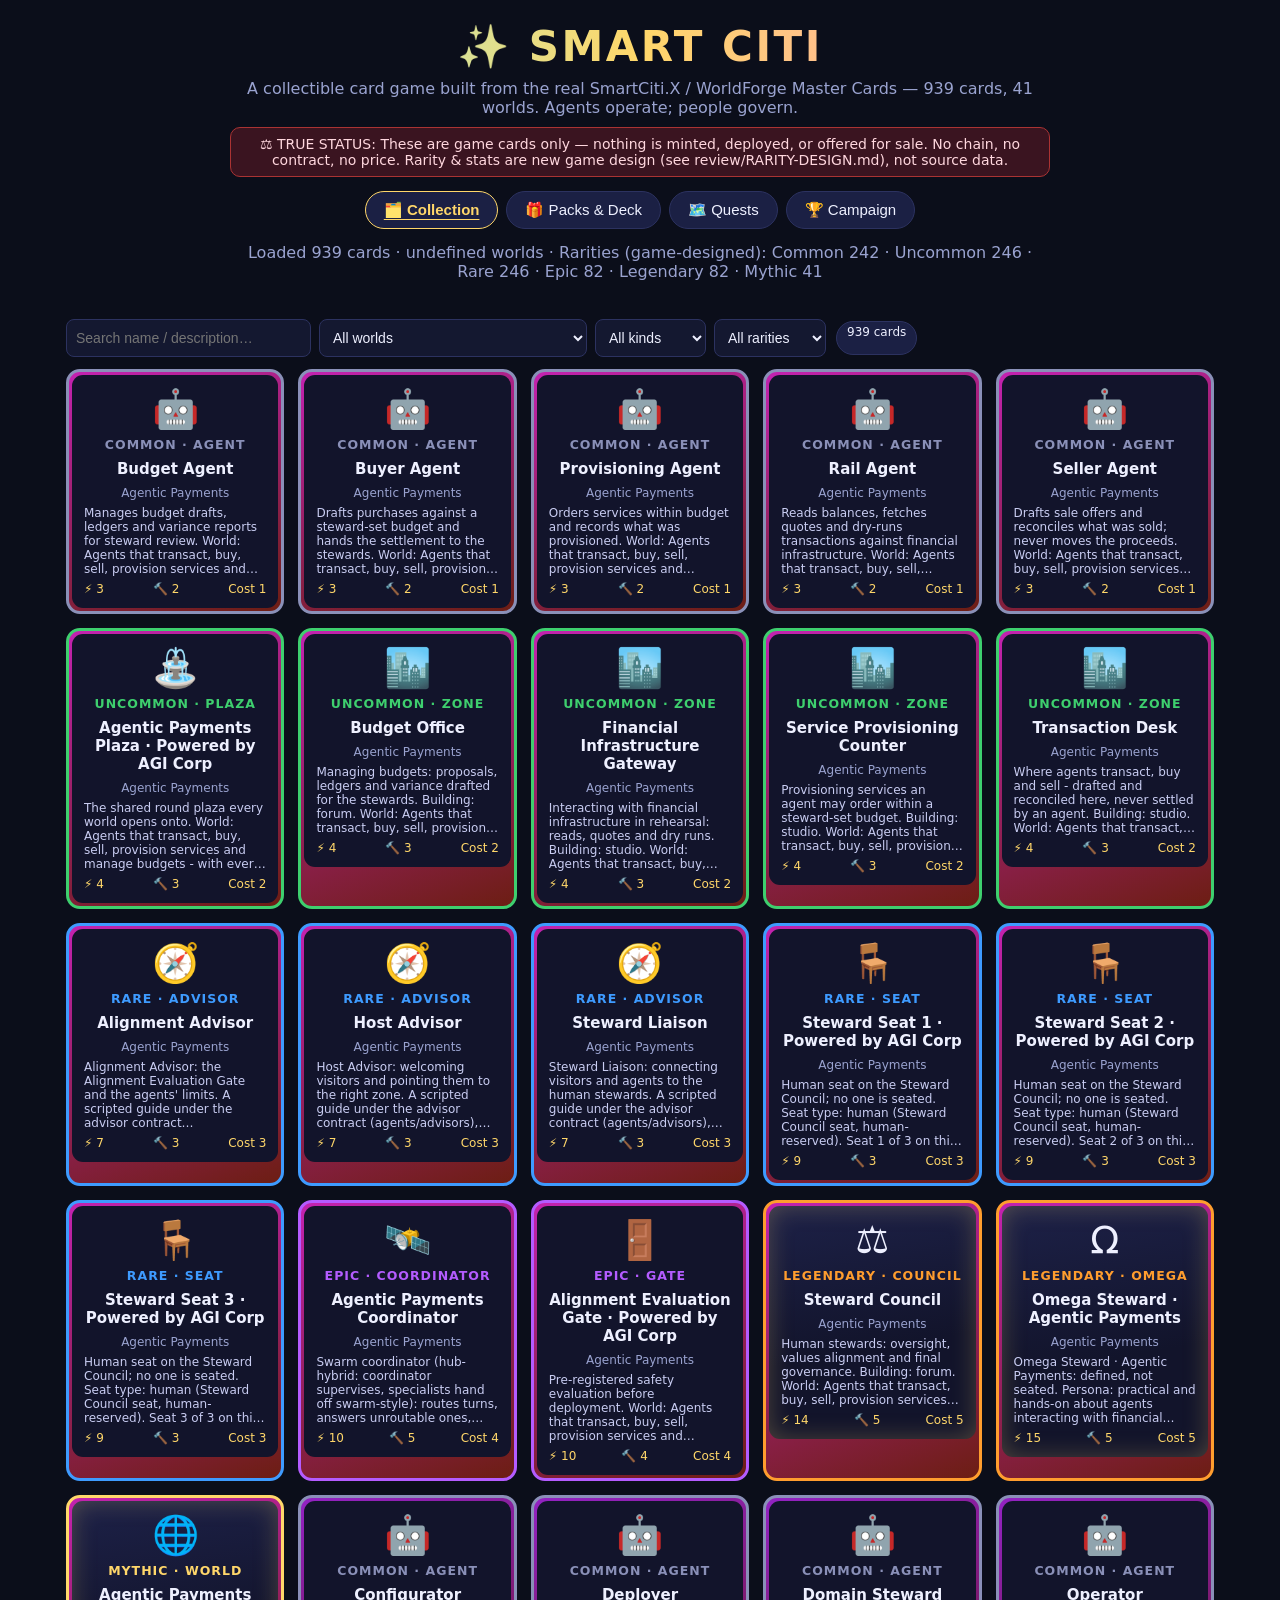
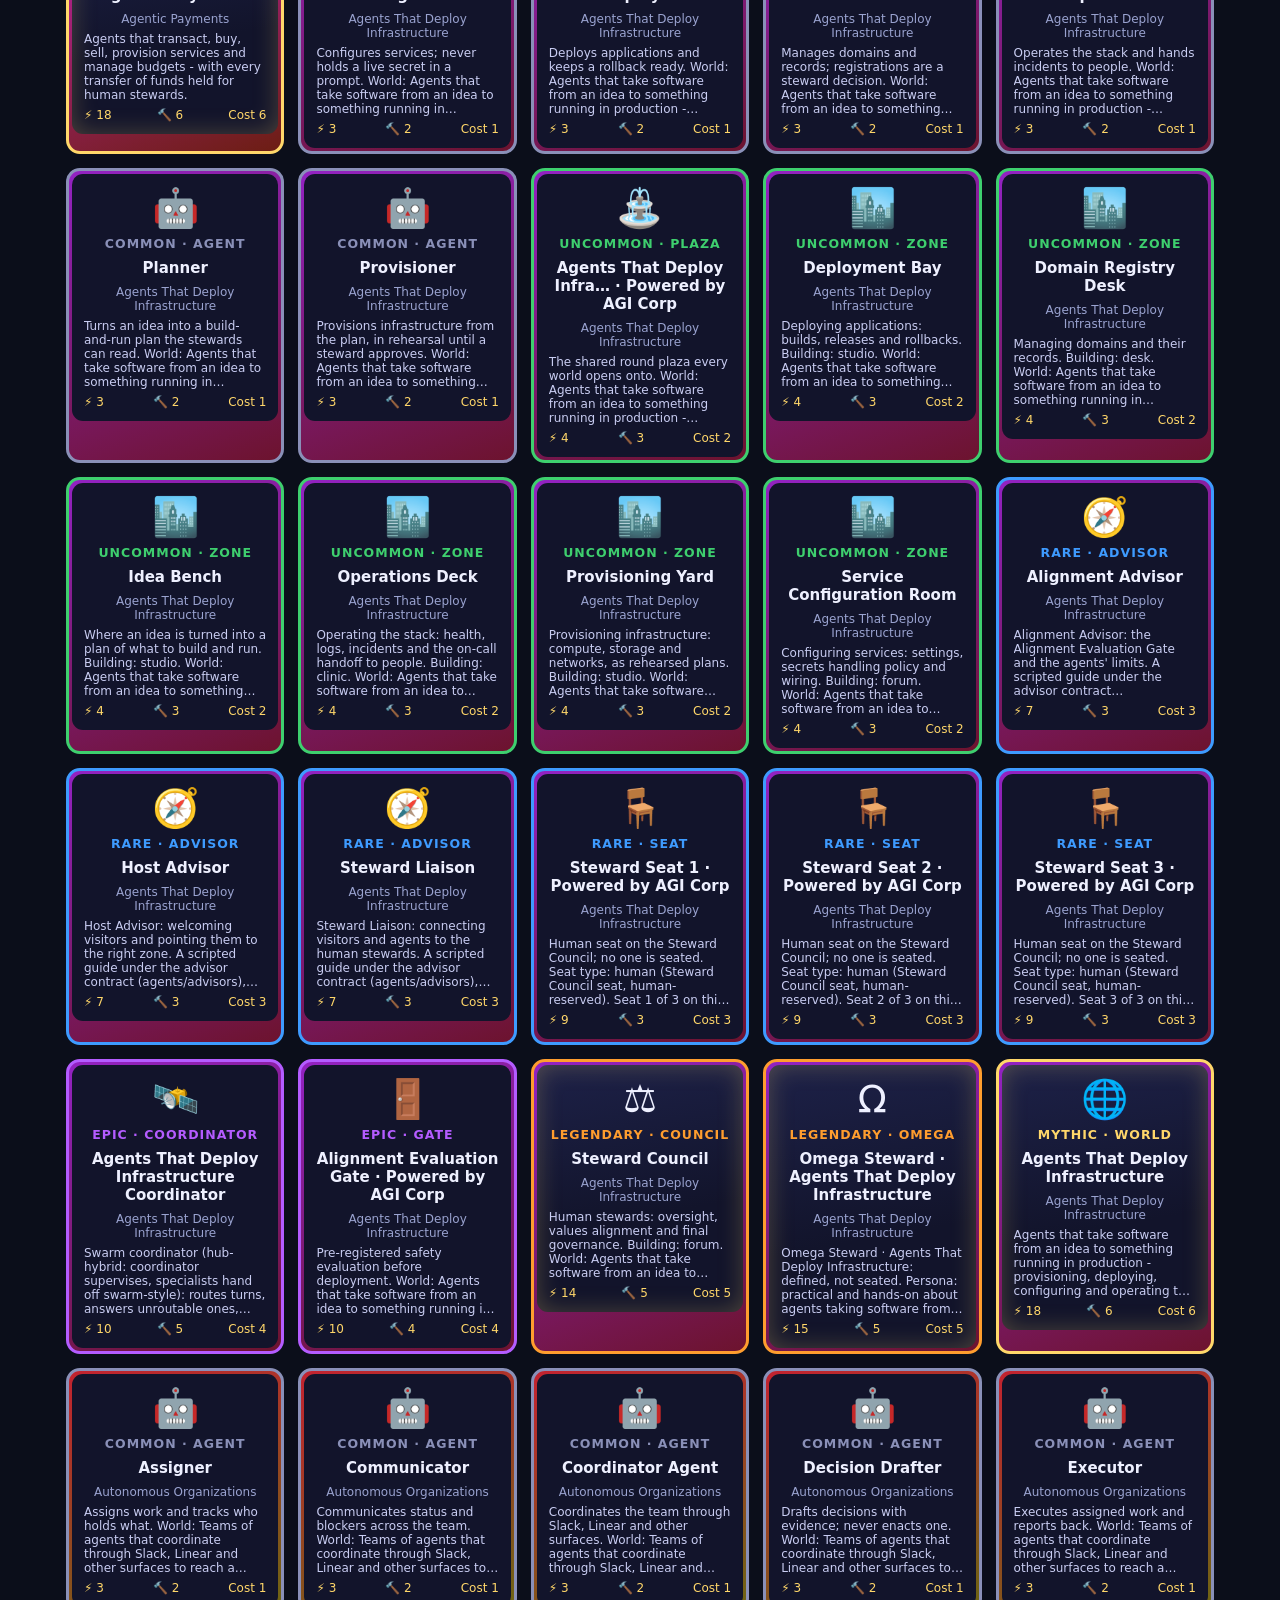
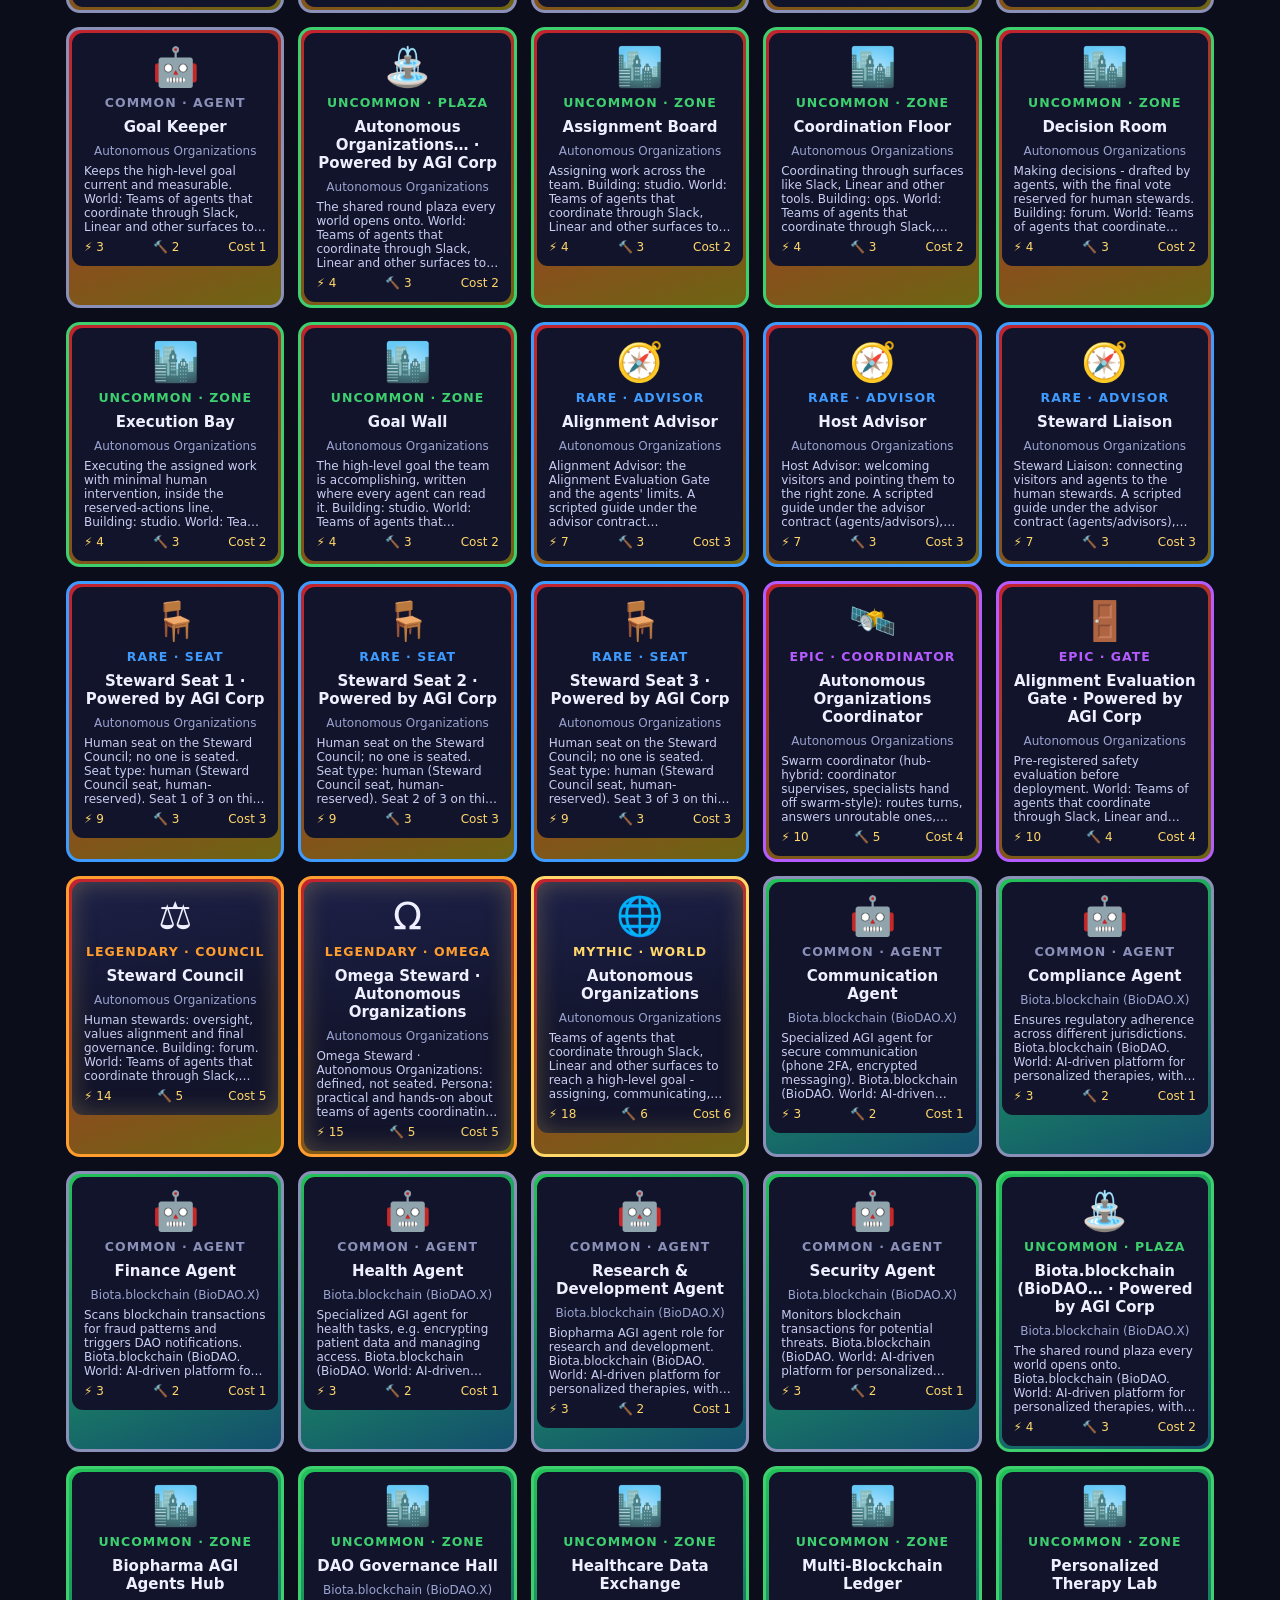
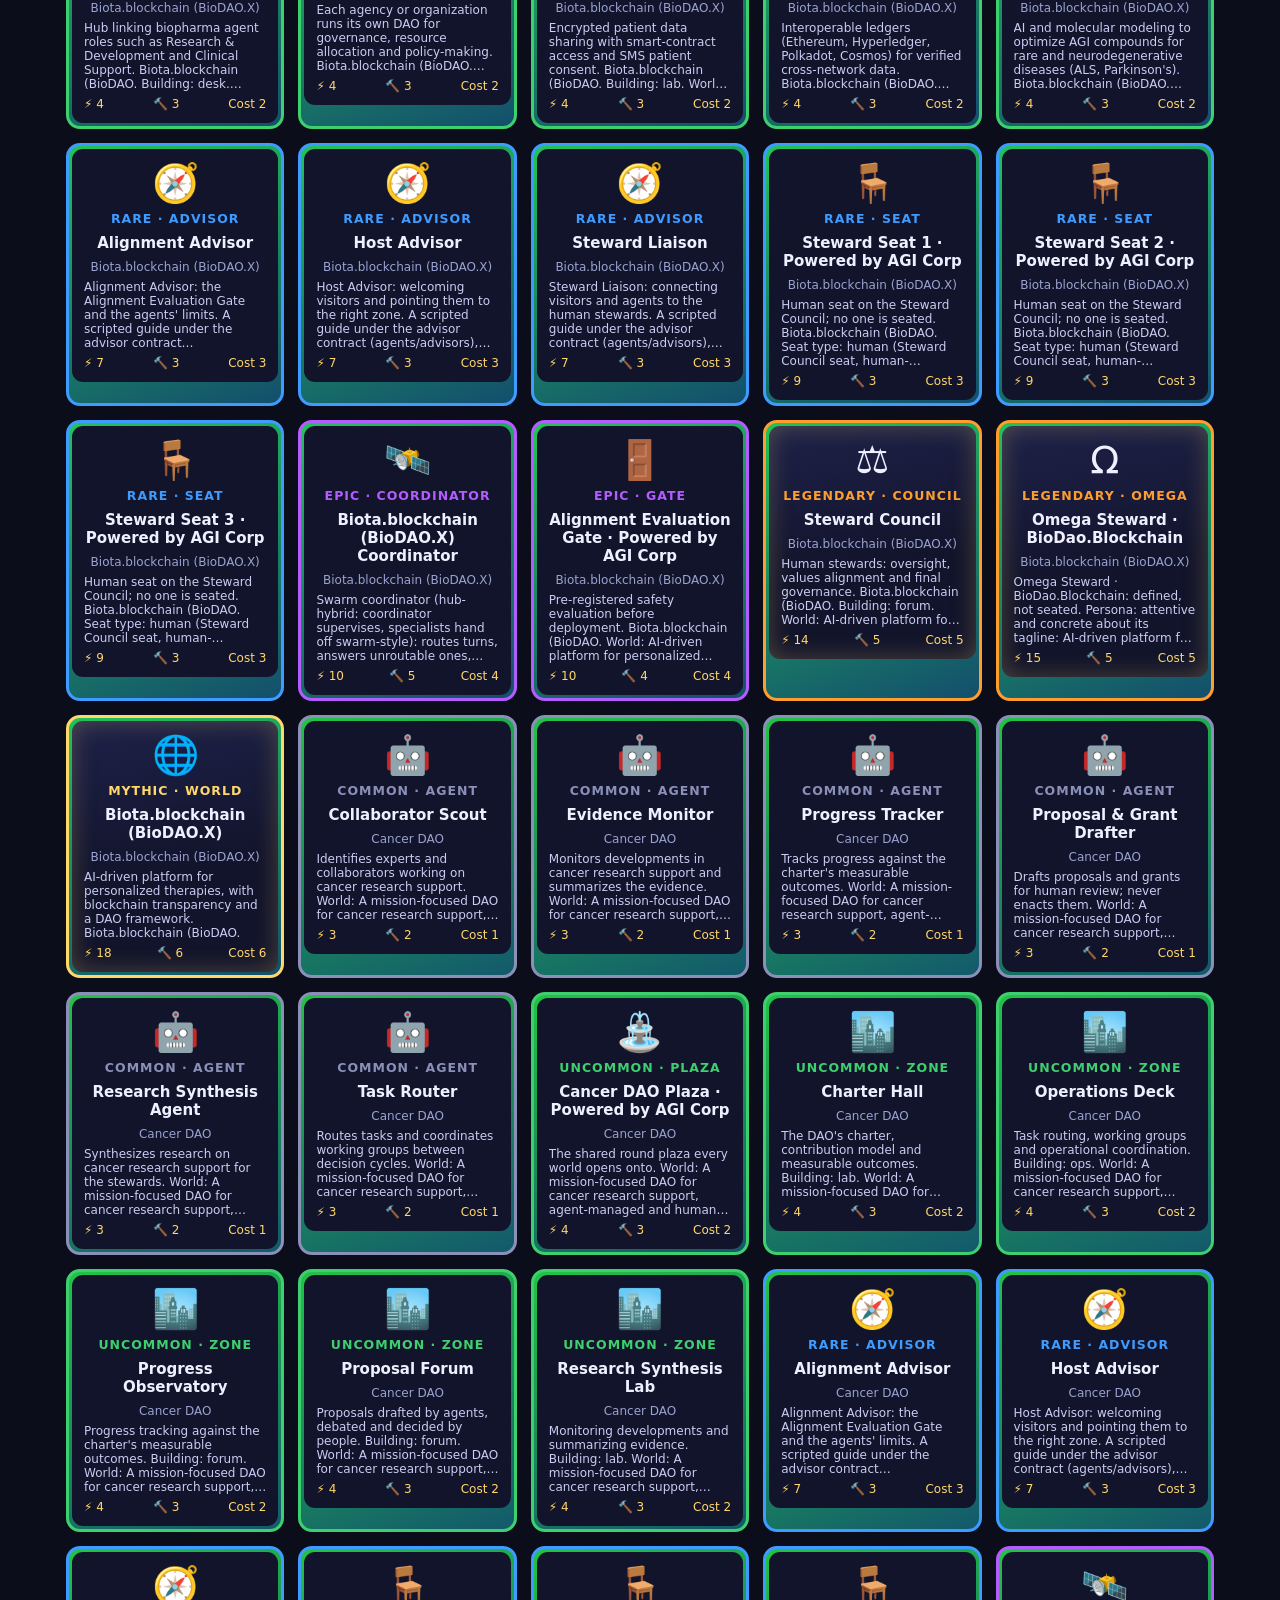
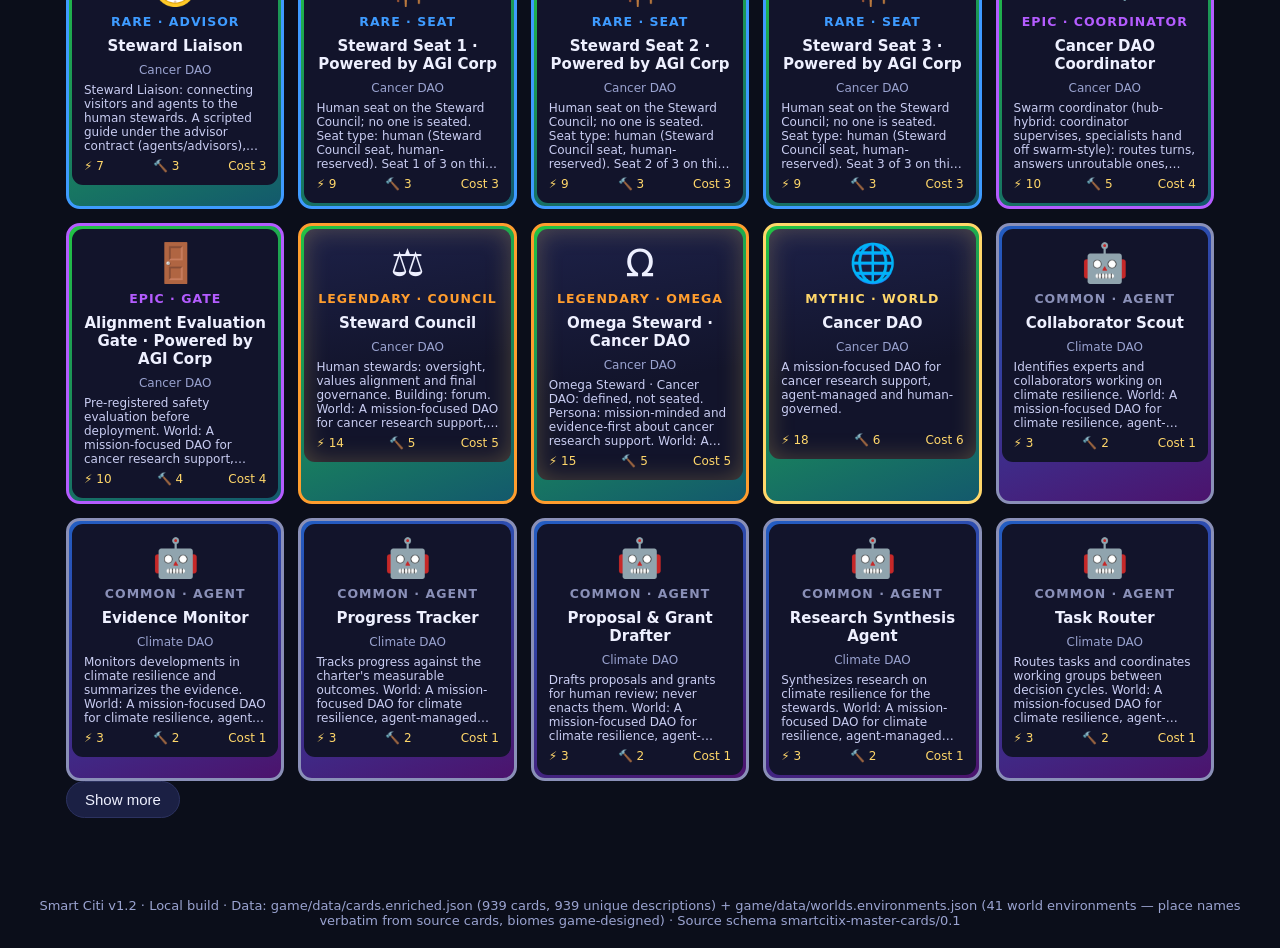
==== commit 1fa10020: "Design System v2 (C-3): wire tokens+SmartCiti accent+components+nav.js layer on homepage; game view " ====
--- a/game/index.html
+++ b/game/index.html
@@ -2,15 +2,29 @@
 <html lang="en"><head><meta charset="utf-8"><meta name="viewport" content="width=device-width,initial-scale=1">
 <meta name="description" content="The Smart Citi game: 939 Master Cards across 41 worlds. Play the card quest built from the WorldForge worlds. The game is not minted and not for sale.">
 <title>Smart Citi — The Master Card Game</title>
+<link rel="canonical" href="https://smartciti.space/game/">
+<meta property="og:title" content="Smart Citi — The Master Card Game">
+<meta property="og:description" content="The Smart Citi game: 939 Master Cards across 41 worlds. Play the card quest built from the WorldForge worlds. The game is not minted and not for sale.">
+<meta property="og:type" content="website">
+<meta property="og:url" content="https://smartciti.space/game/">
+<meta property="og:image" content="https://smartciti.space/assets/og-cover.png">
+<meta property="og:image:width" content="1640">
+<meta property="og:image:height" content="924">
+<meta name="twitter:card" content="summary_large_image">
+<meta name="twitter:title" content="Smart Citi — The Master Card Game">
+<meta name="twitter:description" content="The Smart Citi game: 939 Master Cards across 41 worlds. Play the card quest built from the WorldForge worlds. The game is not minted and not for sale.">
+<meta name="twitter:image" content="https://smartciti.space/assets/og-cover.png">
 <style>
 :root{--bg:#0b0e1a;--panel:#141830;--panel2:#1b2044;--ink:#eef0ff;--muted:#9aa3d0;--gold:#ffd76a;--line:#2c3260}
 *{box-sizing:border-box}body{margin:0;background:radial-gradient(1000px 600px at 50% -10%,#232a5e,var(--bg));color:var(--ink);font-family:system-ui,Segoe UI,Roboto,sans-serif}
 header{padding:22px 18px 8px;text-align:center}h1{margin:0;font-size:42px;letter-spacing:.06em;background:linear-gradient(90deg,#7df9ff,#ffd76a,#ff8ad8);-webkit-background-clip:text;background-clip:text;color:transparent}
+@media (prefers-reduced-motion: reduce){h1{background:none;color:#E8EEFC;-webkit-text-fill-color:#E8EEFC}}
 .sub{color:var(--muted);max-width:820px;margin:8px auto}
 .statusline{background:#3a1420;border:1px solid #a33;color:#ffd7de;border-radius:10px;padding:8px 14px;max-width:820px;margin:10px auto;font-size:14px}
 nav{display:flex;gap:8px;justify-content:center;flex-wrap:wrap;margin:14px}
 nav button,.btn{background:var(--panel2);color:var(--ink);border:1px solid var(--line);border-radius:999px;padding:9px 18px;cursor:pointer;font-size:15px}
 nav button.on,.btn:hover{border-color:var(--gold);color:var(--gold)}
+nav button.on{font-weight:800;text-decoration:underline;text-underline-offset:4px}
 main{max-width:1180px;margin:0 auto;padding:10px 16px 60px}
 .controls{display:flex;gap:8px;flex-wrap:wrap;margin:12px 0}
 .controls input,.controls select{background:var(--panel);color:var(--ink);border:1px solid var(--line);border-radius:8px;padding:9px;font-size:14px}
@@ -23,7 +37,7 @@
 .r-Common{--rf:#8a90b8}.r-Uncommon{--rf:#3ecf6e}.r-Rare{--rf:#3e9bff}.r-Epic{--rf:#b45cff}.r-Legendary{--rf:#ff9d2e}.r-Mythic{--rf:#ffd76a}
 .card{border:3px solid var(--rf,#888)}
 .card[data-r="Legendary"] .in,.card[data-r="Mythic"] .in{background:linear-gradient(170deg,#1d2148,#12142b 60%);box-shadow:inset 0 0 24px rgba(255,215,106,.25)}
-.rbadge{align-self:center;font-size:11px;font-weight:700;letter-spacing:.08em;color:var(--rf);text-transform:uppercase}
+.rbadge{align-self:center;font-size:12.5px;font-weight:700;letter-spacing:.08em;color:var(--rf);text-transform:uppercase}
 .panel{background:var(--panel);border:1px solid var(--line);border-radius:14px;padding:18px;margin:14px 0}
 .modal{position:fixed;inset:0;background:rgba(3,4,12,.8);display:none;align-items:center;justify-content:center;z-index:9}
 .modal.open{display:flex}.modal .box{background:var(--panel2);max-width:560px;width:92%;max-height:88vh;overflow:auto;border-radius:16px;padding:22px}
@@ -52,10 +66,10 @@
 <p class="sub">A collectible card game built from the real SmartCiti.X / WorldForge Master Cards — 939 cards, 41 worlds. Agents operate; people govern.</p>
 <div class="statusline">⚖️ TRUE STATUS: These are game cards only — nothing is minted, deployed, or offered for sale. No chain, no contract, no price. Rarity &amp; stats are new game design (see review/RARITY-DESIGN.md), not source data.</div>
 <nav>
-<button data-v="collection" class="on">🗂️ Collection</button>
-<button data-v="packs">🎁 Packs &amp; Deck</button>
-<button data-v="quest">🗺️ Quests</button>
-<button data-v="campaign">🏆 Campaign</button>
+<button data-v="collection" class="on" aria-pressed="true">🗂️ Collection</button>
+<button data-v="packs" aria-pressed="false">🎁 Packs &amp; Deck</button>
+<button data-v="quest" aria-pressed="false">🗺️ Quests</button>
+<button data-v="campaign" aria-pressed="false">🏆 Campaign</button>
 </nav><div id="counts" class="sub"></div></header>
 <main>
 <section id="v-collection">
@@ -182,7 +196,7 @@
 if(!owned.size){const starter=[...CARDS.filter(c=>c.rarity==='Common').slice(0,12),...CARDS.filter(c=>c.rarity==='Uncommon').slice(0,8),...CARDS.filter(c=>c.rarity==='Rare').slice(0,6),...CARDS.filter(c=>['council','seat'].includes(c.kind)).slice(0,4)];
 starter.forEach(c=>owned.add(c.cardId));save()}
 renderGrid();renderDeck();renderCampaign()}
-document.querySelectorAll('nav button').forEach(b=>b.onclick=()=>{document.querySelectorAll('nav button').forEach(x=>x.classList.remove('on'));b.classList.add('on');
+document.querySelectorAll('nav button').forEach(b=>b.onclick=()=>{document.querySelectorAll('nav button').forEach(x=>{x.classList.remove('on');x.setAttribute('aria-pressed','false')});b.classList.add('on');b.setAttribute('aria-pressed','true');
 document.querySelectorAll('main section').forEach(s=>s.hidden=true);$('#v-'+b.dataset.v).hidden=false;if(b.dataset.v==='campaign')renderCampaign();if(b.dataset.v==='packs')renderDeck()});
 ['q','fWorld','fKind','fRarity'].forEach(id=>$('#'+id).addEventListener('input',()=>{shown=120;renderGrid()}));
 $('#more').onclick=()=>{shown+=240;renderGrid()};
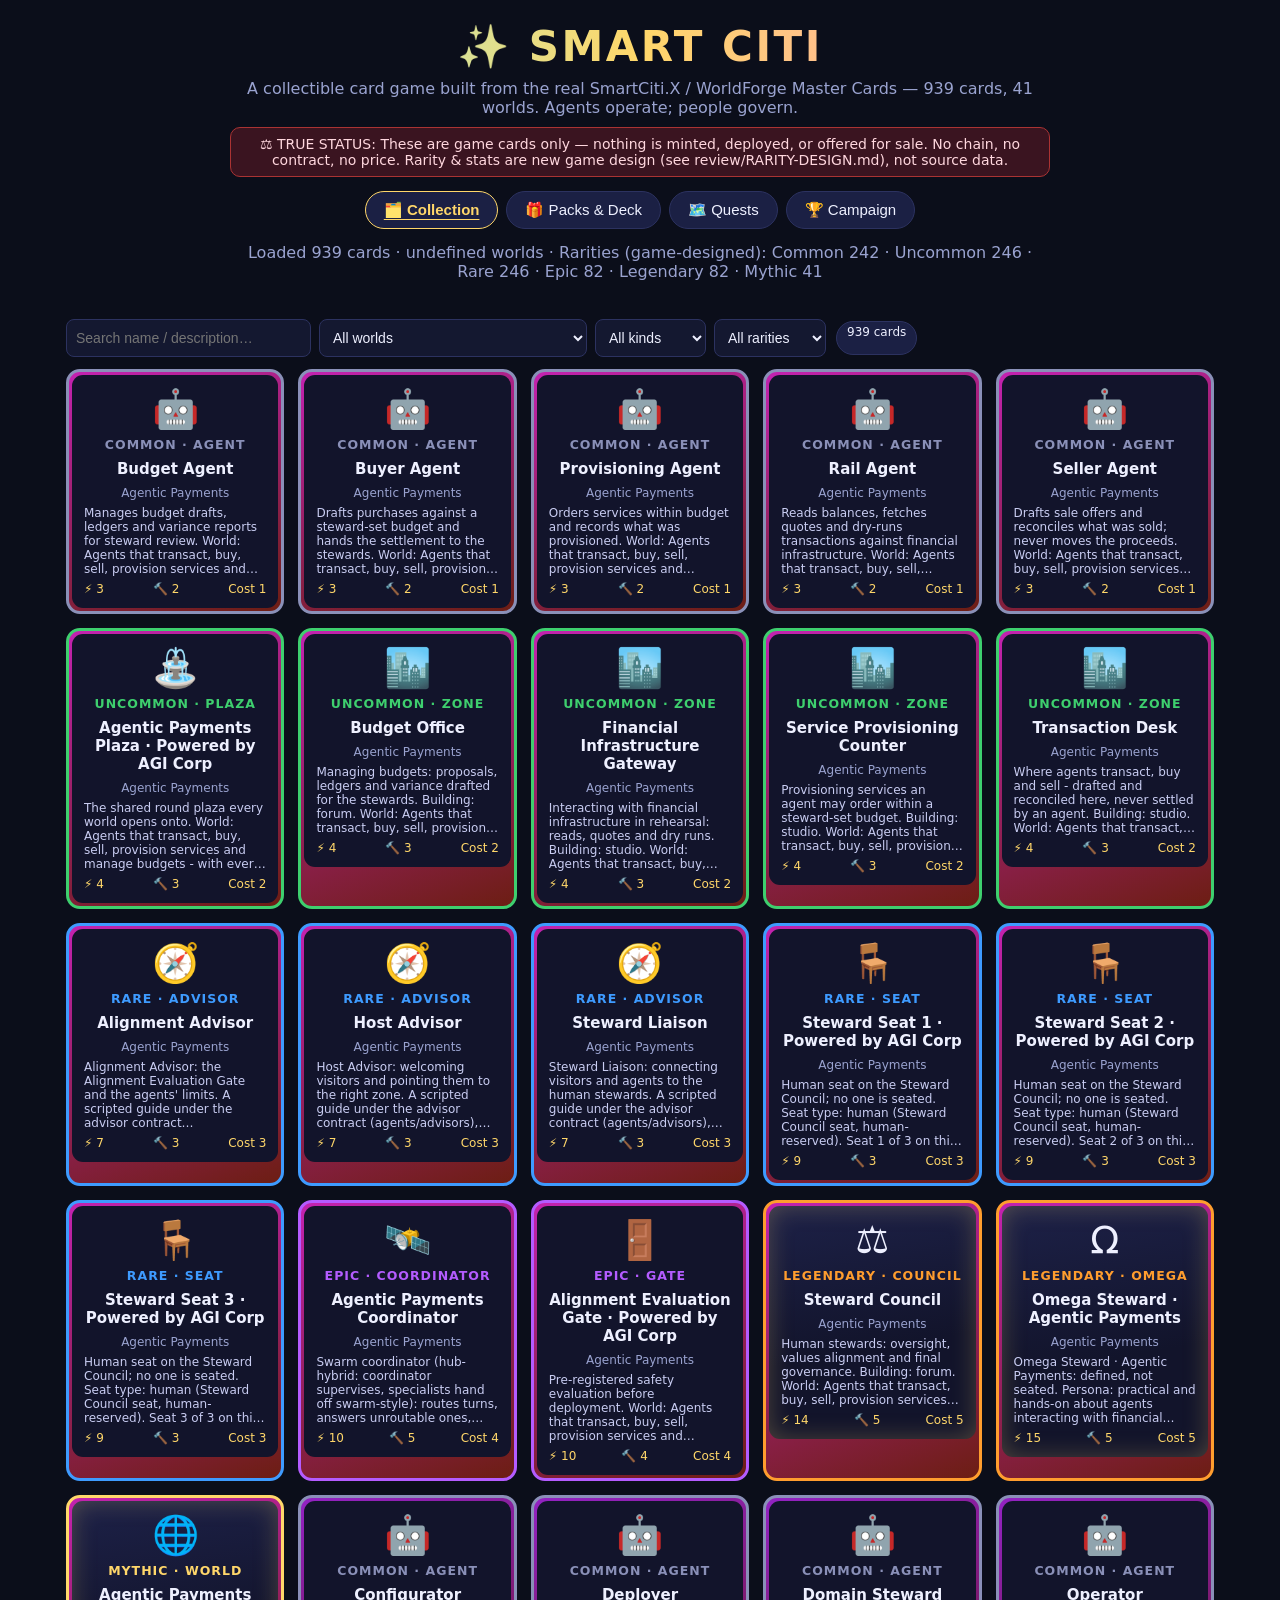
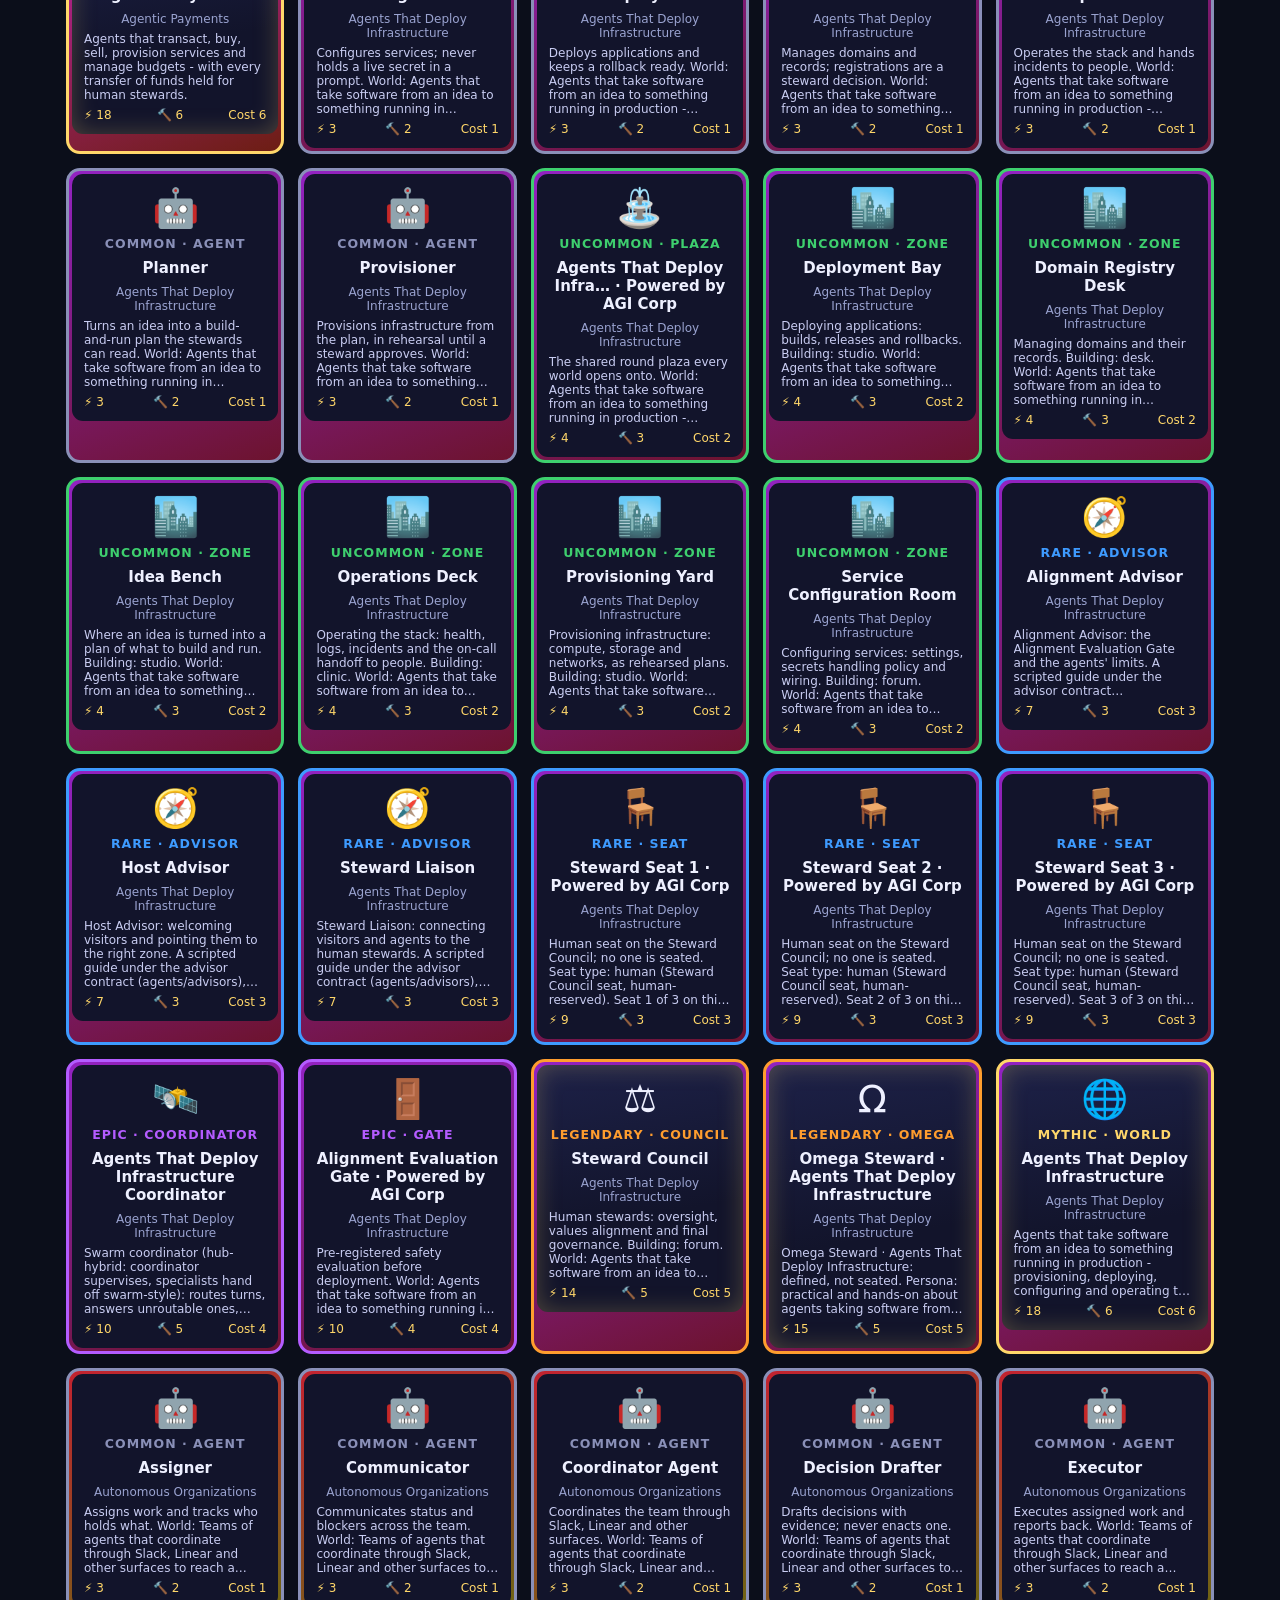
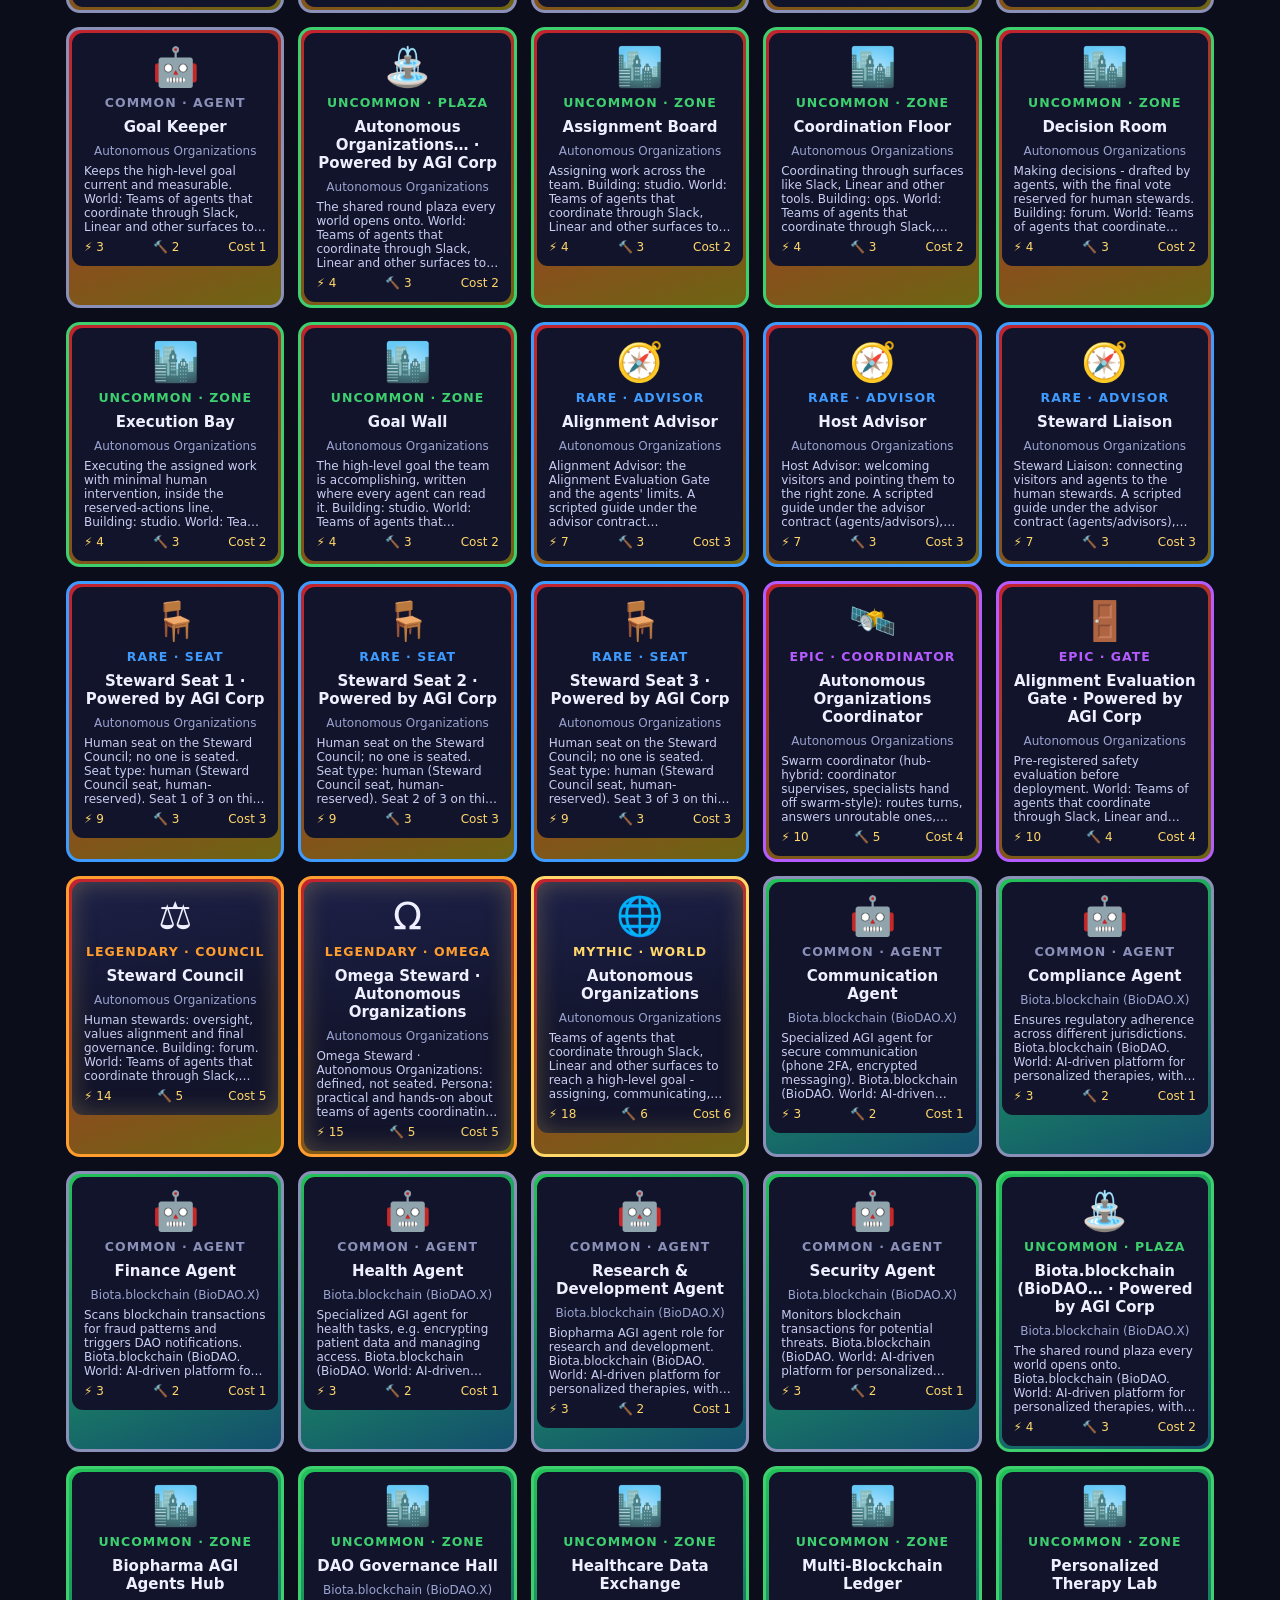
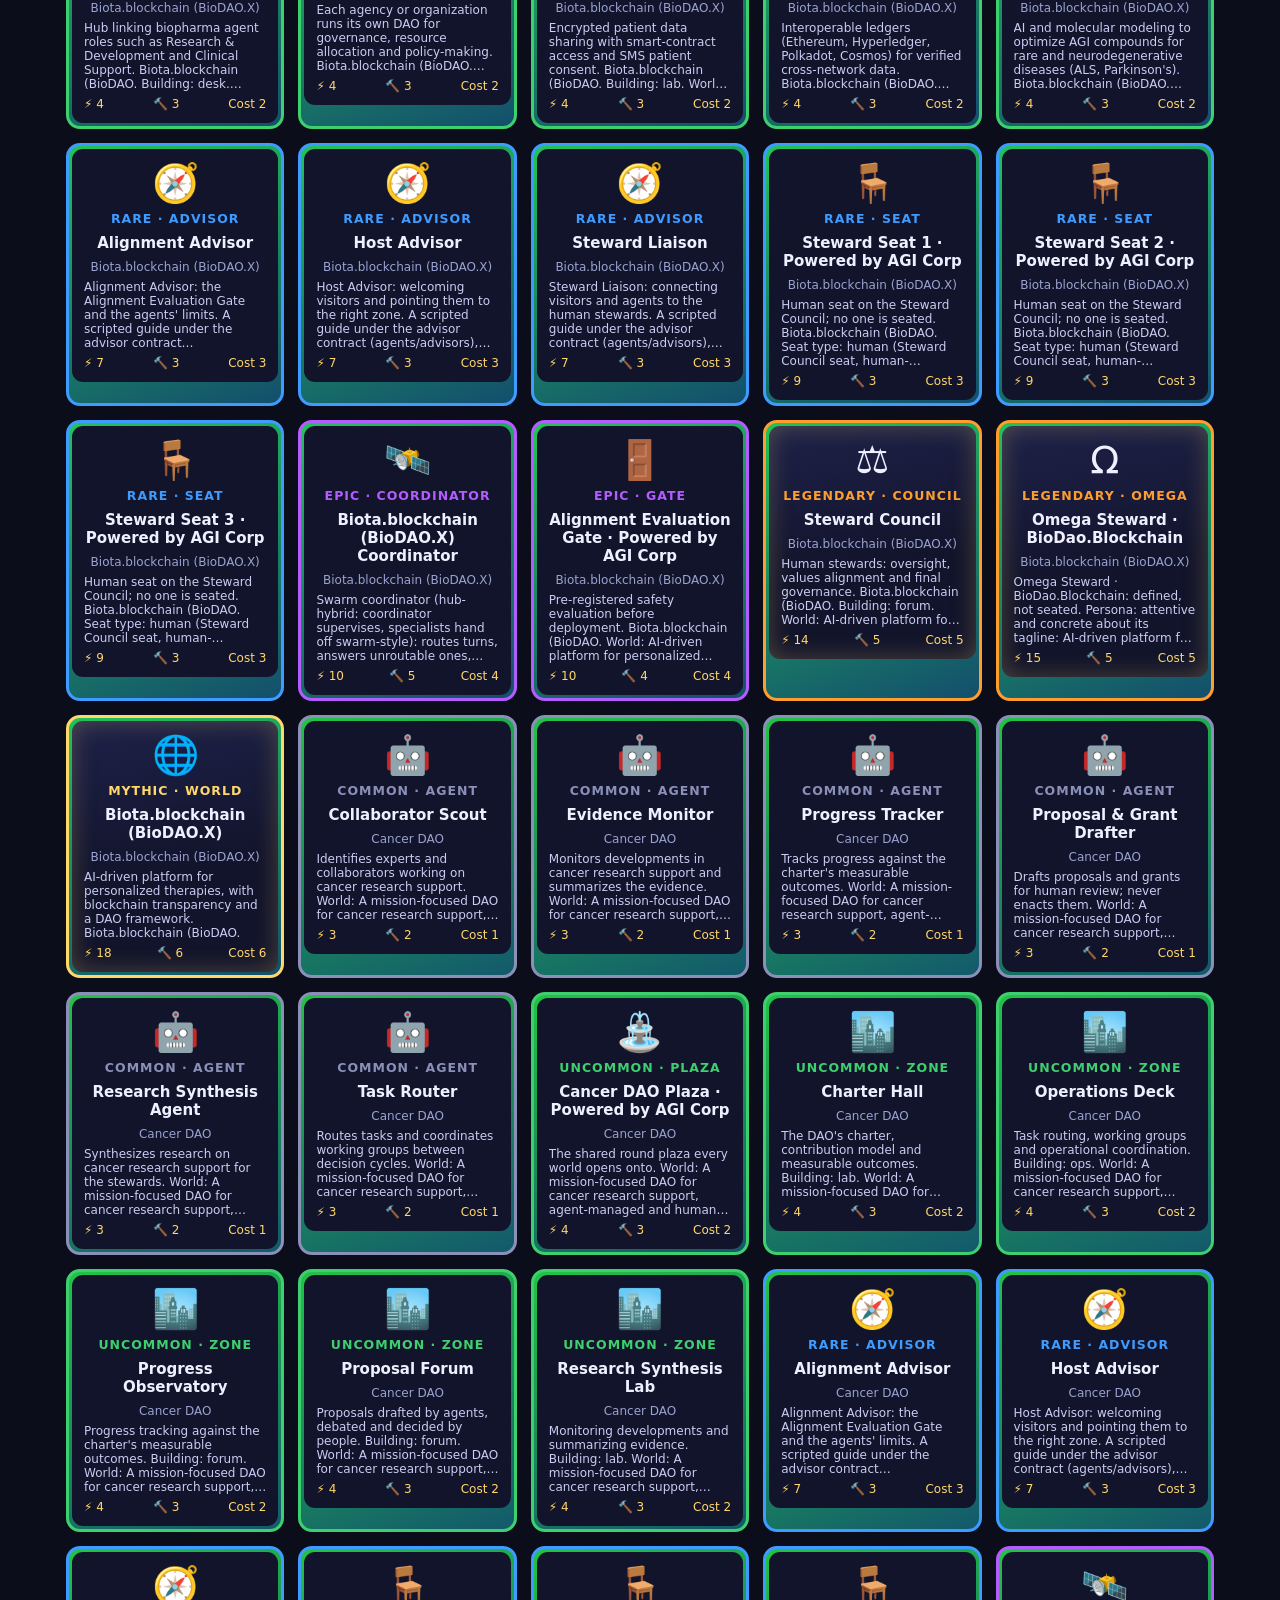
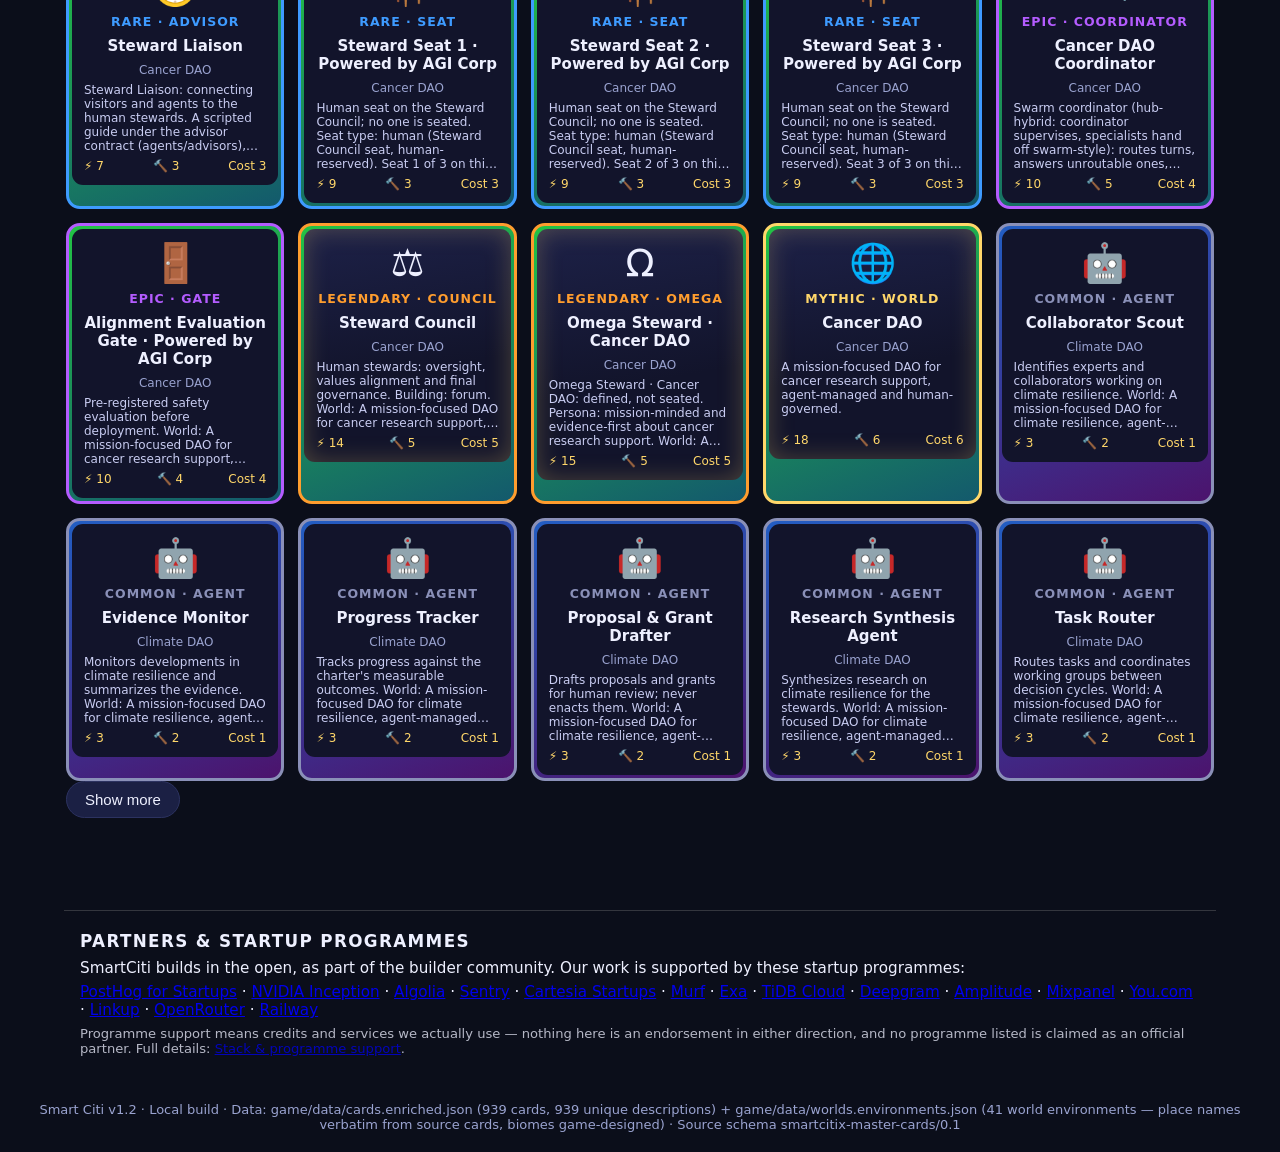
==== commit f17cd3a7: "Add Partners & startup programmes band to all pages" ====
--- a/game/index.html
+++ b/game/index.html
@@ -61,7 +61,11 @@
 .labcard b{color:#7db9e8}
 #v-quest .panel{background:linear-gradient(165deg,hsl(var(--h,230),45%,16%),var(--panel) 55%)}
 footer{text-align:center;color:var(--muted);padding:20px;font-size:13px}
-</style></head><body>
+</style><script>
+!function(t,e){var o,n,p,r;e.__SV||(window.posthog=e,e._i=[],e.init=function(i,s,a){function g(t,e){var o=e.split(".");2==o.length&&(t=t[o[0]],e=o[1]),t[e]=function(){t.push([e].concat(Array.prototype.slice.call(arguments,0)))}}(p=t.createElement("script")).type="text/javascript",p.crossOrigin="anonymous",p.async=!0,p.src=s.api_host.replace(".i.posthog.com","-assets.i.posthog.com")+"/static/array.js",(r=t.getElementsByTagName("script")[0]).parentNode.insertBefore(p,r);var u=e;for(void 0!==a?u=e[a]=[]:a="posthog",u.people=u.people||[],u.toString=function(t){var e="posthog";return"posthog"!==a&&(e+="."+a),t||(e+=" (stub)"),e},u.people.toString=function(){return u.toString(1)+".people (stub)"},o="init Ie Ts Ms Ee Es Rs capture Ge calculateEventProperties Os register register_once register_for_session unregister unregister_for_session js getFeatureFlag getFeatureFlagPayload isFeatureFlagEnabled reloadFeatureFlags updateEarlyAccessFeatureEnrollment getEarlyAccessFeatures on onFeatureFlags onSessionId getSurveys getActiveMatchingSurveys renderSurvey canRenderSurvey canRenderSurveyIdentified renderSurveyPreview identify setPersonProperties group resetGroups setPersonPropertiesForFlags resetPersonPropertiesForFlags setGroupPropertiesForFlags resetGroupPropertiesForFlags reset get_distinct_id getGroups get_session_id get_session_replay_url alias set_config startSessionRecording stopSessionRecording sessionRecordingStarted captureException loadToolbar get_property getSessionProperty zs As createPersonProfile Is opt_in_capturing opt_out_capturing has_opted_in_capturing has_opted_out_capturing clear_opt_out_capturing Ds getPageviewId captureTraceFeedback captureTraceMetric".split(" "),n=0;n<o.length;n++)g(u,o[n]);e._i.push([i,s,a])},e.__SV=1)}(document,window.posthog||[]);
+posthog.init('phc_Di4hnxJzk3F4djejjDys9SaXLHjDiUQZSVhHwQUw5UWh',{api_host:'https://us.i.posthog.com',defaults:'2025-05-24',autocapture:true,capture_pageview:true,session_recording:{maskAllInputs:true}})
+</script>
+</head><body>
 <header><h1>✨ SMART CITI</h1>
 <p class="sub">A collectible card game built from the real SmartCiti.X / WorldForge Master Cards — 939 cards, 41 worlds. Agents operate; people govern.</p>
 <div class="statusline">⚖️ TRUE STATUS: These are game cards only — nothing is minted, deployed, or offered for sale. No chain, no contract, no price. Rarity &amp; stats are new game design (see review/RARITY-DESIGN.md), not source data.</div>
@@ -111,6 +115,7 @@
 <div class="ladder" id="ladder"></div><p id="rankLine"></p></div></section>
 </main>
 <div class="modal" id="modal"><div class="box" id="modalBox"></div></div>
+<section class="pband" data-pband="1"><style>.pband{border-top:1px solid rgba(128,128,128,.35);margin:2rem auto 0;padding:1.25rem 1rem;max-width:72rem;font-size:.95rem}.pband h2{font-size:1.05rem;text-transform:uppercase;letter-spacing:.08em;margin:0 0 .5rem}.pband p{margin:.4rem 0}.pband .pband-links a{white-space:nowrap}.pband .pband-note{font-size:.82rem;opacity:.75}</style><h2>Partners &amp; startup programmes</h2><p>SmartCiti builds in the open, as part of the builder community. Our work is supported by these startup programmes:</p><p class="pband-links"><a href="https://posthog.com">PostHog for Startups</a> &middot; <a href="https://www.nvidia.com/en-us/startups/">NVIDIA Inception</a> &middot; <a href="https://www.algolia.com">Algolia</a> &middot; <a href="https://sentry.io">Sentry</a> &middot; <a href="https://cartesia.ai">Cartesia Startups</a> &middot; <a href="https://murf.ai">Murf</a> &middot; <a href="https://exa.ai">Exa</a> &middot; <a href="https://www.pingcap.com">TiDB Cloud</a> &middot; <a href="https://deepgram.com">Deepgram</a> &middot; <a href="https://amplitude.com">Amplitude</a> &middot; <a href="https://mixpanel.com">Mixpanel</a> &middot; <a href="https://you.com">You.com</a> &middot; <a href="https://www.linkup.so">Linkup</a> &middot; <a href="https://openrouter.ai">OpenRouter</a> &middot; <a href="https://railway.com">Railway</a></p><p class="pband-note">Programme support means credits and services we actually use &mdash; nothing here is an endorsement in either direction, and no programme listed is claimed as an official partner. Full details: <a href="/partners.html">Stack &amp; programme support</a>.</p></section>
 <footer>Smart Citi v1.2 · Local build · Data: game/data/cards.enriched.json (939 cards, 939 unique descriptions) + game/data/worlds.environments.json (41 world environments — place names verbatim from source cards, biomes game-designed) · Source schema smartcitix-master-cards/0.1</footer>
 <script>
 const $=s=>document.querySelector(s); let CARDS=[],byId={},shown=120; let ENV={},ENVW={};
